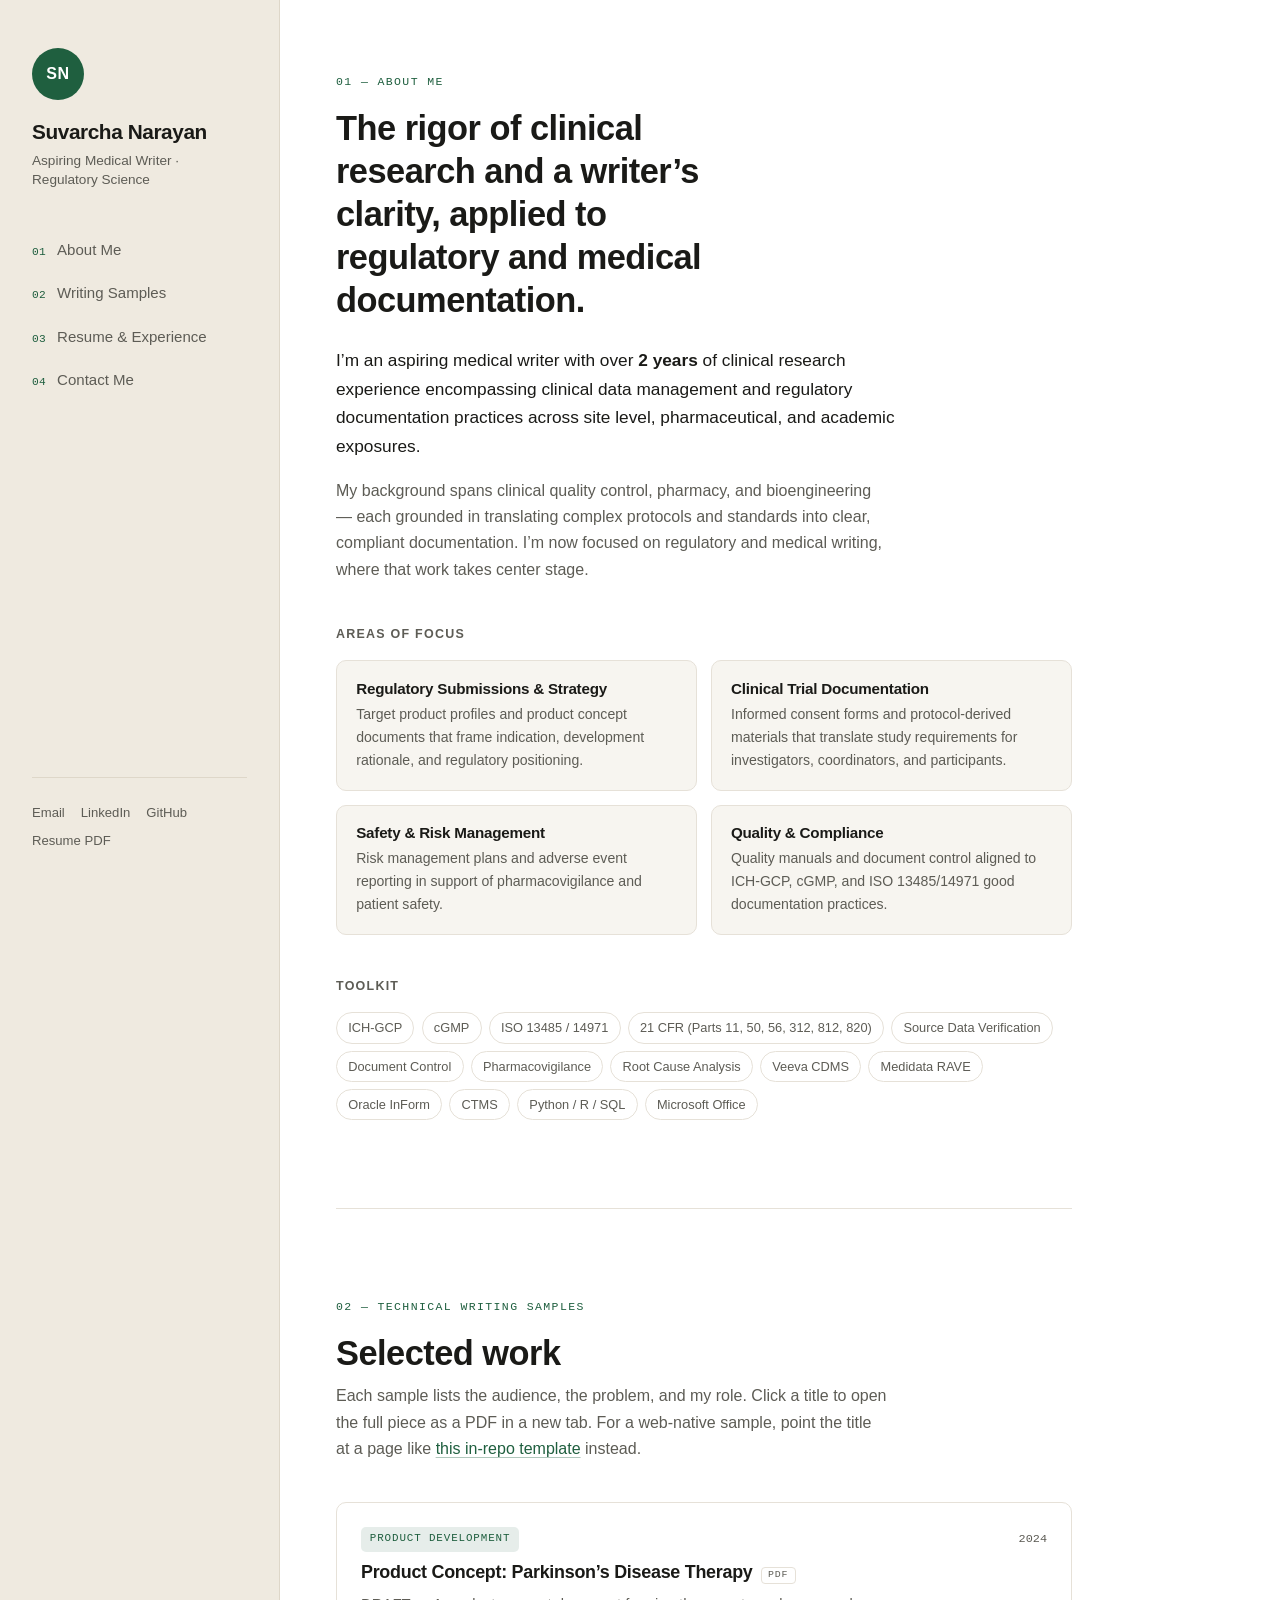
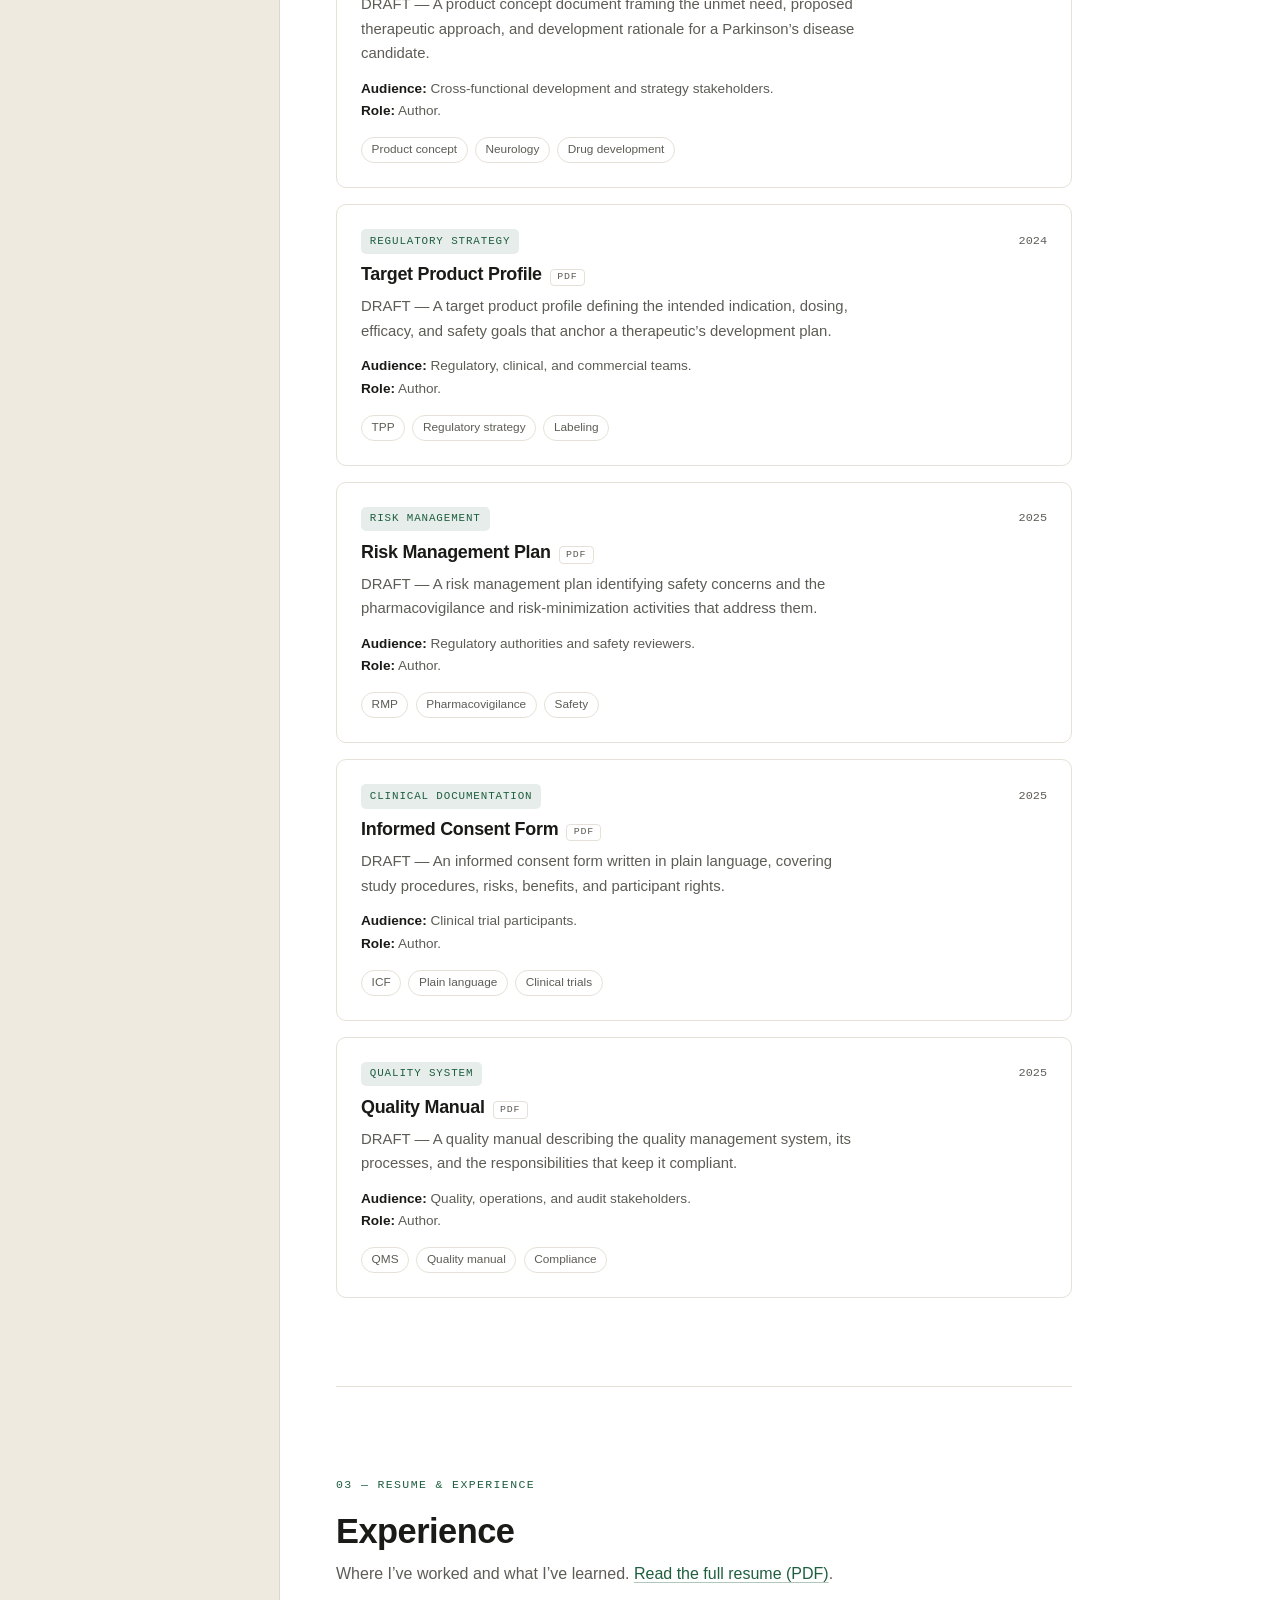
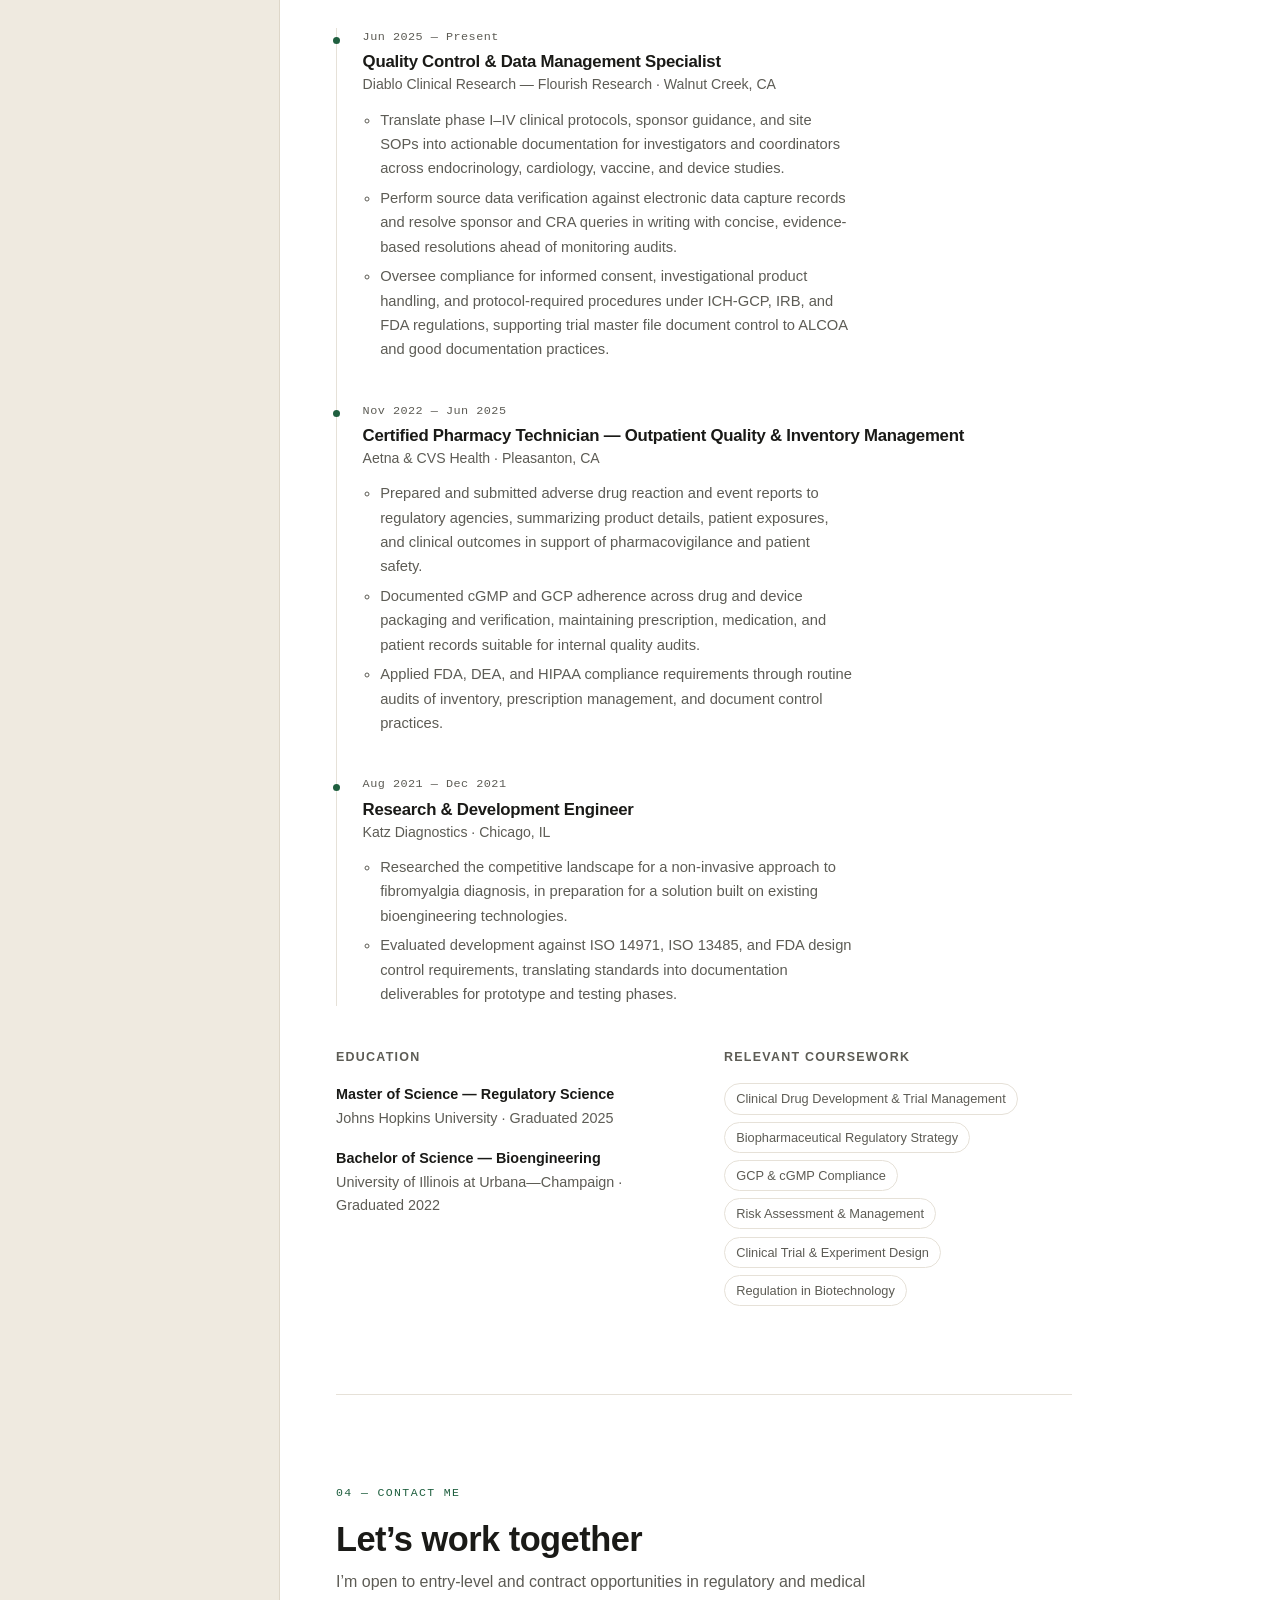
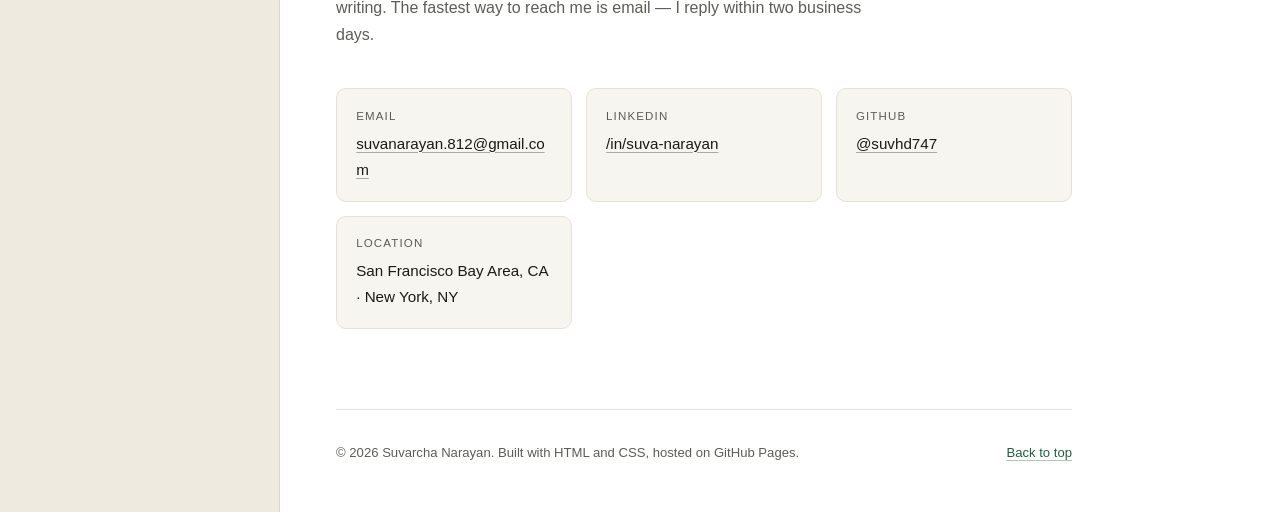
==== index.html @ ef00198f "Correct LinkedIn URL Co-Authored-By: Claude Opus 4.8 (1M context) <noreply@anthropic.com>" ====
<!DOCTYPE html>
<html lang="en">
<head>
<meta charset="utf-8">
<meta name="viewport" content="width=device-width, initial-scale=1">
<title>Suvarcha Narayan — Regulatory Science Graduate</title>
<meta name="description" content="Portfolio of Suvarcha Narayan, regulatory science graduate specializing in regulatory and medical writing, clinical documentation, and quality systems.">
<link rel="stylesheet" href="css/style.css">
<link rel="icon" href="data:image/svg+xml,<svg xmlns='http://www.w3.org/2000/svg' viewBox='0 0 100 100'><text y='.9em' font-size='90'>&#9998;</text></svg>">
</head>
<body>

<a class="skip-link" href="#main">Skip to content</a>

<div class="layout">

  <!-- ============================= SIDEBAR ============================= -->
  <header class="sidebar">
    <div class="sidebar-inner">

      <div class="identity">
        <div class="avatar" aria-hidden="true">SN</div>
        <h1 class="name">Suvarcha Narayan</h1>
        <p class="role">Aspiring Medical Writer &middot; Regulatory Science</p>
      </div>

      <nav class="nav" aria-label="Section navigation">
        <ul>
          <li><a href="#about"><span class="nav-num">01</span> About Me</a></li>
          <li><a href="#samples"><span class="nav-num">02</span> Writing Samples</a></li>
          <li><a href="#resume"><span class="nav-num">03</span> Resume &amp; Experience</a></li>
          <li><a href="#contact"><span class="nav-num">04</span> Contact Me</a></li>
        </ul>
      </nav>

      <ul class="social" aria-label="Elsewhere">
        <li><a href="mailto:suvanarayan.812@gmail.com">Email</a></li>
        <li><a href="https://www.linkedin.com/in/suva-narayan-2a2092181/">LinkedIn</a></li>
        <li><a href="https://github.com/suvhd747">GitHub</a></li>
        <li><a href="assets/SuvarchaNarayan_Resume_2026.pdf" target="_blank" rel="noopener">Resume&nbsp;PDF</a></li>
      </ul>

    </div>
  </header>

  <!-- ============================== MAIN ============================== -->
  <main class="content" id="main">

    <!-- ---------------------------- ABOUT ---------------------------- -->
    <section id="about" class="section">
      <p class="eyebrow">01 &mdash; About Me</p>
      <h2 class="section-title">The rigor of clinical research and a writer&rsquo;s clarity, applied to regulatory and medical documentation.</h2>

      <div class="prose">
        <p class="lede">
          I&rsquo;m an aspiring medical writer with over <strong>2 years</strong> of clinical research
          experience encompassing clinical data management and regulatory documentation practices across
          site level, pharmaceutical, and academic exposures.
        </p>
        <p>
          My background spans clinical quality control, pharmacy, and bioengineering &mdash; each
          grounded in translating complex protocols and standards into clear, compliant documentation.
          I&rsquo;m now focused on regulatory and medical writing, where that work takes center stage.
        </p>
      </div>

      <h3 class="subhead">Areas of focus</h3>
      <ul class="card-grid">
        <li class="card">
          <h4>Regulatory Submissions &amp; Strategy</h4>
          <p>Target product profiles and product concept documents that frame indication, development rationale, and regulatory positioning.</p>
        </li>
        <li class="card">
          <h4>Clinical Trial Documentation</h4>
          <p>Informed consent forms and protocol-derived materials that translate study requirements for investigators, coordinators, and participants.</p>
        </li>
        <li class="card">
          <h4>Safety &amp; Risk Management</h4>
          <p>Risk management plans and adverse event reporting in support of pharmacovigilance and patient safety.</p>
        </li>
        <li class="card">
          <h4>Quality &amp; Compliance</h4>
          <p>Quality manuals and document control aligned to ICH-GCP, cGMP, and ISO 13485/14971 good documentation practices.</p>
        </li>
      </ul>

      <h3 class="subhead">Toolkit</h3>
      <ul class="tags">
        <li>ICH-GCP</li>
        <li>cGMP</li>
        <li>ISO 13485 / 14971</li>
        <li>21 CFR (Parts 11, 50, 56, 312, 812, 820)</li>
        <li>Source Data Verification</li>
        <li>Document Control</li>
        <li>Pharmacovigilance</li>
        <li>Root Cause Analysis</li>
        <li>Veeva CDMS</li>
        <li>Medidata RAVE</li>
        <li>Oracle InForm</li>
        <li>CTMS</li>
        <li>Python / R / SQL</li>
        <li>Microsoft Office</li>
      </ul>
    </section>

    <!-- ---------------------------- SAMPLES -------------------------- -->
    <section id="samples" class="section">
      <p class="eyebrow">02 &mdash; Technical Writing Samples</p>
      <h2 class="section-title">Selected work</h2>

      <p class="section-intro">
        Each sample lists the audience, the problem, and my role. Click a title to open the full
        piece as a PDF in a new tab. For a web-native sample, point the title at a page like
        <a class="inline-link" href="samples/sample-article.html">this in-repo template</a> instead.
      </p>

      <!-- DRAFT text below is guessed from the PDF filenames. Correct titles,
           badges, years, descriptions, audience/role, and tags as needed. -->
      <ul class="sample-list">
        <li class="sample">
          <div class="sample-meta">
            <span class="badge">Product Development</span>
            <span class="sample-year">2024</span>
          </div>
          <h3 class="sample-title">
            <a href="assets/samples/product-concept.pdf" target="_blank" rel="noopener">
              Product Concept: Parkinson&rsquo;s Disease Therapy<span class="sample-ext">PDF</span>
            </a>
          </h3>
          <p class="sample-desc">
            DRAFT &mdash; A product concept document framing the unmet need, proposed therapeutic
            approach, and development rationale for a Parkinson&rsquo;s disease candidate.
          </p>
          <p class="sample-detail"><strong>Audience:</strong> Cross-functional development and strategy stakeholders.</p>
          <p class="sample-detail"><strong>Role:</strong> Author.</p>
          <ul class="tags tags-sm">
            <li>Product concept</li><li>Neurology</li><li>Drug development</li>
          </ul>
        </li>

        <li class="sample">
          <div class="sample-meta">
            <span class="badge">Regulatory Strategy</span>
            <span class="sample-year">2024</span>
          </div>
          <h3 class="sample-title">
            <a href="assets/samples/target-product-profile.pdf" target="_blank" rel="noopener">
              Target Product Profile<span class="sample-ext">PDF</span>
            </a>
          </h3>
          <p class="sample-desc">
            DRAFT &mdash; A target product profile defining the intended indication, dosing,
            efficacy, and safety goals that anchor a therapeutic&rsquo;s development plan.
          </p>
          <p class="sample-detail"><strong>Audience:</strong> Regulatory, clinical, and commercial teams.</p>
          <p class="sample-detail"><strong>Role:</strong> Author.</p>
          <ul class="tags tags-sm">
            <li>TPP</li><li>Regulatory strategy</li><li>Labeling</li>
          </ul>
        </li>

        <li class="sample">
          <div class="sample-meta">
            <span class="badge">Risk Management</span>
            <span class="sample-year">2025</span>
          </div>
          <h3 class="sample-title">
            <a href="assets/samples/risk-management-plan.pdf" target="_blank" rel="noopener">
              Risk Management Plan<span class="sample-ext">PDF</span>
            </a>
          </h3>
          <p class="sample-desc">
            DRAFT &mdash; A risk management plan identifying safety concerns and the
            pharmacovigilance and risk-minimization activities that address them.
          </p>
          <p class="sample-detail"><strong>Audience:</strong> Regulatory authorities and safety reviewers.</p>
          <p class="sample-detail"><strong>Role:</strong> Author.</p>
          <ul class="tags tags-sm">
            <li>RMP</li><li>Pharmacovigilance</li><li>Safety</li>
          </ul>
        </li>

        <li class="sample">
          <div class="sample-meta">
            <span class="badge">Clinical Documentation</span>
            <span class="sample-year">2025</span>
          </div>
          <h3 class="sample-title">
            <a href="assets/samples/informed-consent-form.pdf" target="_blank" rel="noopener">
              Informed Consent Form<span class="sample-ext">PDF</span>
            </a>
          </h3>
          <p class="sample-desc">
            DRAFT &mdash; An informed consent form written in plain language, covering study
            procedures, risks, benefits, and participant rights.
          </p>
          <p class="sample-detail"><strong>Audience:</strong> Clinical trial participants.</p>
          <p class="sample-detail"><strong>Role:</strong> Author.</p>
          <ul class="tags tags-sm">
            <li>ICF</li><li>Plain language</li><li>Clinical trials</li>
          </ul>
        </li>

        <li class="sample">
          <div class="sample-meta">
            <span class="badge">Quality System</span>
            <span class="sample-year">2025</span>
          </div>
          <h3 class="sample-title">
            <a href="assets/samples/quality-manual.pdf" target="_blank" rel="noopener">
              Quality Manual<span class="sample-ext">PDF</span>
            </a>
          </h3>
          <p class="sample-desc">
            DRAFT &mdash; A quality manual describing the quality management system, its
            processes, and the responsibilities that keep it compliant.
          </p>
          <p class="sample-detail"><strong>Audience:</strong> Quality, operations, and audit stakeholders.</p>
          <p class="sample-detail"><strong>Role:</strong> Author.</p>
          <ul class="tags tags-sm">
            <li>QMS</li><li>Quality manual</li><li>Compliance</li>
          </ul>
        </li>
      </ul>
    </section>

    <!-- ---------------------------- RESUME --------------------------- -->
    <section id="resume" class="section">
      <p class="eyebrow">03 &mdash; Resume &amp; Experience</p>
      <h2 class="section-title">Experience</h2>

      <p class="section-intro">
        Where I&rsquo;ve worked and what I&rsquo;ve learned.
        <a class="inline-link" href="assets/SuvarchaNarayan_Resume_2026.pdf" target="_blank" rel="noopener">Read the full resume (PDF)</a>.
      </p>

      <ol class="timeline">
        <li class="timeline-item">
          <p class="timeline-date">Jun 2025 &mdash; Present</p>
          <h3 class="timeline-role">Quality Control &amp; Data Management Specialist</h3>
          <p class="timeline-org">Diablo Clinical Research &mdash; Flourish Research &middot; Walnut Creek, CA</p>
          <ul class="timeline-points">
            <li>Translate phase I&ndash;IV clinical protocols, sponsor guidance, and site SOPs into actionable documentation for investigators and coordinators across endocrinology, cardiology, vaccine, and device studies.</li>
            <li>Perform source data verification against electronic data capture records and resolve sponsor and CRA queries in writing with concise, evidence-based resolutions ahead of monitoring audits.</li>
            <li>Oversee compliance for informed consent, investigational product handling, and protocol-required procedures under ICH-GCP, IRB, and FDA regulations, supporting trial master file document control to ALCOA and good documentation practices.</li>
          </ul>
        </li>

        <li class="timeline-item">
          <p class="timeline-date">Nov 2022 &mdash; Jun 2025</p>
          <h3 class="timeline-role">Certified Pharmacy Technician &mdash; Outpatient Quality &amp; Inventory Management</h3>
          <p class="timeline-org">Aetna &amp; CVS Health &middot; Pleasanton, CA</p>
          <ul class="timeline-points">
            <li>Prepared and submitted adverse drug reaction and event reports to regulatory agencies, summarizing product details, patient exposures, and clinical outcomes in support of pharmacovigilance and patient safety.</li>
            <li>Documented cGMP and GCP adherence across drug and device packaging and verification, maintaining prescription, medication, and patient records suitable for internal quality audits.</li>
            <li>Applied FDA, DEA, and HIPAA compliance requirements through routine audits of inventory, prescription management, and document control practices.</li>
          </ul>
        </li>

        <li class="timeline-item">
          <p class="timeline-date">Aug 2021 &mdash; Dec 2021</p>
          <h3 class="timeline-role">Research &amp; Development Engineer</h3>
          <p class="timeline-org">Katz Diagnostics &middot; Chicago, IL</p>
          <ul class="timeline-points">
            <li>Researched the competitive landscape for a non-invasive approach to fibromyalgia diagnosis, in preparation for a solution built on existing bioengineering technologies.</li>
            <li>Evaluated development against ISO 14971, ISO 13485, and FDA design control requirements, translating standards into documentation deliverables for prototype and testing phases.</li>
          </ul>
        </li>
      </ol>

      <div class="split">
        <div>
          <h3 class="subhead">Education</h3>
          <ul class="plain-list">
            <li>
              <strong>Master of Science &mdash; Regulatory Science</strong><br>
              Johns Hopkins University &middot; Graduated 2025
            </li>
            <li>
              <strong>Bachelor of Science &mdash; Bioengineering</strong><br>
              University of Illinois at Urbana&mdash;Champaign &middot; Graduated 2022
            </li>
          </ul>
        </div>
        <div>
          <h3 class="subhead">Relevant coursework</h3>
          <ul class="tags">
            <li>Clinical Drug Development &amp; Trial Management</li>
            <li>Biopharmaceutical Regulatory Strategy</li>
            <li>GCP &amp; cGMP Compliance</li>
            <li>Risk Assessment &amp; Management</li>
            <li>Clinical Trial &amp; Experiment Design</li>
            <li>Regulation in Biotechnology</li>
          </ul>
        </div>
      </div>
    </section>

    <!-- ---------------------------- CONTACT -------------------------- -->
    <section id="contact" class="section">
      <p class="eyebrow">04 &mdash; Contact Me</p>
      <h2 class="section-title">Let&rsquo;s work together</h2>

      <p class="section-intro">
        I&rsquo;m open to entry-level and contract opportunities in regulatory and medical writing.
        The fastest way to reach me is email &mdash; I reply within two business days.
      </p>

      <ul class="contact-grid">
        <li class="contact-card">
          <p class="contact-label">Email</p>
          <a class="contact-value" href="mailto:suvanarayan.812@gmail.com">suvanarayan.812@gmail.com</a>
        </li>
        <li class="contact-card">
          <p class="contact-label">LinkedIn</p>
          <a class="contact-value" href="https://www.linkedin.com/in/suva-narayan-2a2092181/">/in/suva-narayan</a>
        </li>
        <li class="contact-card">
          <p class="contact-label">GitHub</p>
          <a class="contact-value" href="https://github.com/suvhd747">@suvhd747</a>
        </li>
        <li class="contact-card">
          <p class="contact-label">Location</p>
          <span class="contact-value">San Francisco Bay Area, CA &middot; New York, NY</span>
        </li>
      </ul>
    </section>

    <footer class="footer">
      <p>&copy; <span>2026</span> Suvarcha Narayan. Built with HTML and CSS, hosted on GitHub Pages.</p>
      <p><a class="inline-link" href="#main">Back to top</a></p>
    </footer>

  </main>
</div>

</body>
</html>
---- css/style.css ----
/* ==========================================================================
   Technical Writing Portfolio — minimal, modern, no JavaScript
   Sections: 1. Tokens  2. Reset  3. Layout  4. Sidebar  5. Content
             6. Components  7. Article pages  8. Responsive  9. Print
   ========================================================================== */

/* 1. Tokens ---------------------------------------------------------------
   Change these values and the whole site re-themes. The --sidebar-* tokens
   colour the sidebar block on its own, so it can differ from the content.  */

:root {
  --bg:            #ffffff;
  --bg-soft:       #f7f5f0;
  --text:          #1a1a17;
  --text-muted:    #5d5c55;
  --border:        #e6e1d8;
  --accent:        #1f5f3f;  /* forest green — try #14532d deeper, #2c6e49 brighter */

  /* Sidebar is its own colour block, independent of the content surfaces. */
  --sidebar-bg:     #efeae0;  /* off-white cream — try #f2eee6 lighter, #eee8dc deeper */
  --sidebar-text:   var(--text);
  --sidebar-muted:  var(--text-muted);
  --sidebar-border: #ded7c9;

  --sidebar-width: 17.5rem;
  --content-max:   46rem;
  --radius:        10px;

  --font-sans: ui-sans-serif, -apple-system, BlinkMacSystemFont, "Segoe UI",
               Inter, Roboto, "Helvetica Neue", Arial, sans-serif;
  --font-mono: ui-monospace, SFMono-Regular, "SF Mono", Menlo, Consolas,
               "Liberation Mono", monospace;
}

@media (prefers-color-scheme: dark) {
  :root {
    --bg:         #101215;
    --bg-soft:    #17191c;
    --text:       #e9e8e3;
    --text-muted: #9d9c95;
    --border:     #282a2c;
    --accent:     #86c39d;  /* lightened green — forest green is too dark on a dark bg */

    /* Dark mode keeps a dark sidebar; a cream block here would glare. */
    --sidebar-bg:     #191b1d;
    --sidebar-border: #2c2f31;
  }
}

/* 2. Reset ---------------------------------------------------------------- */

*, *::before, *::after { box-sizing: border-box; }

html {
  -webkit-text-size-adjust: 100%;
  scroll-behavior: smooth;
  scroll-padding-top: 2rem;
}

@media (prefers-reduced-motion: reduce) {
  html { scroll-behavior: auto; }
  *, *::before, *::after { transition-duration: 0.01ms !important; }
}

body {
  margin: 0;
  background: var(--bg);
  color: var(--text);
  font-family: var(--font-sans);
  font-size: 16px;
  line-height: 1.65;
  -webkit-font-smoothing: antialiased;
}

h1, h2, h3, h4 {
  margin: 0;
  line-height: 1.25;
  letter-spacing: -0.015em;
  font-weight: 600;
}

p, ul, ol { margin: 0; }
img { max-width: 100%; height: auto; }

a {
  color: inherit;
  text-decoration-color: color-mix(in srgb, currentColor 35%, transparent);
  text-underline-offset: 3px;
}
a:hover { text-decoration-color: currentColor; }

:focus-visible {
  outline: 2px solid var(--accent);
  outline-offset: 3px;
  border-radius: 3px;
}

code {
  font-family: var(--font-mono);
  font-size: 0.875em;
  background: var(--bg-soft);
  border: 1px solid var(--border);
  border-radius: 4px;
  padding: 0.1em 0.35em;
}

.skip-link {
  position: absolute;
  left: -9999px;
  top: 0;
  z-index: 100;
  background: var(--accent);
  color: #fff;
  padding: 0.6rem 1rem;
  border-radius: 0 0 var(--radius) 0;
  text-decoration: none;
}
.skip-link:focus { left: 0; }

/* 3. Layout --------------------------------------------------------------- */

.layout {
  display: grid;
  grid-template-columns: var(--sidebar-width) minmax(0, 1fr);
  min-height: 100vh;
}

/* 4. Sidebar -------------------------------------------------------------- */

.sidebar {
  border-right: 1px solid var(--sidebar-border);
  background: var(--sidebar-bg);
  color: var(--sidebar-text);
}

.sidebar-inner {
  position: sticky;
  top: 0;
  display: flex;
  flex-direction: column;
  gap: 2.5rem;
  height: 100vh;
  padding: 3rem 2rem;
  overflow-y: auto;
}

.identity { display: grid; gap: 0.35rem; }

.avatar {
  width: 3.25rem;
  height: 3.25rem;
  margin-bottom: 0.85rem;
  display: grid;
  place-items: center;
  border-radius: 50%;
  background: var(--accent);
  color: #fff;
  font-size: 1rem;
  font-weight: 600;
  letter-spacing: 0.04em;
}

.name {
  font-size: 1.3rem;
  letter-spacing: -0.02em;
}

.role {
  font-size: 0.85rem;
  color: var(--sidebar-muted);
  line-height: 1.45;
}

.nav ul,
.social {
  list-style: none;
  margin: 0;
  padding: 0;
}

.nav li + li { margin-top: 0.15rem; }

.nav a {
  display: flex;
  align-items: baseline;
  gap: 0.7rem;
  padding: 0.5rem 0.7rem;
  margin-left: -0.7rem;
  border-radius: 7px;
  font-size: 0.94rem;
  text-decoration: none;
  color: var(--sidebar-muted);
  transition: background 0.15s ease, color 0.15s ease;
}

.nav a:hover {
  background: color-mix(in srgb, var(--accent) 12%, transparent);
  color: var(--sidebar-text);
}

.nav-num {
  font-family: var(--font-mono);
  font-size: 0.7rem;
  color: var(--accent);
  letter-spacing: 0.02em;
}

.social {
  margin-top: auto;
  display: flex;
  flex-wrap: wrap;
  gap: 0.4rem 1rem;
  padding-top: 1.5rem;
  border-top: 1px solid var(--sidebar-border);
  font-size: 0.82rem;
  color: var(--sidebar-muted);
}

.social a { text-decoration: none; }
.social a:hover { color: var(--accent); }

/* 5. Content -------------------------------------------------------------- */

.content {
  padding: 4.5rem 3.5rem 3rem;
  max-width: calc(var(--content-max) + 7rem);
}

.section + .section {
  margin-top: 5.5rem;
  padding-top: 5.5rem;
  border-top: 1px solid var(--border);
}

.eyebrow {
  font-family: var(--font-mono);
  font-size: 0.72rem;
  letter-spacing: 0.12em;
  text-transform: uppercase;
  color: var(--accent);
  margin-bottom: 1rem;
}

.section-title {
  font-size: clamp(1.6rem, 1.15rem + 1.6vw, 2.15rem);
  max-width: 22ch;
  margin-bottom: 1.5rem;
}

/* An intro line reads as a subtitle, so it sits tight under the heading and
   carries the gap before the content below it instead. */
.section-title:has(+ .section-intro) { margin-bottom: 0.5rem; }

.section-intro { margin-bottom: 2.5rem; }

.section-intro,
.prose p {
  color: var(--text-muted);
  max-width: 62ch;
}

.prose { display: grid; gap: 1.1rem; }

.lede {
  font-size: 1.08rem;
  color: var(--text) !important;
}

.subhead {
  font-size: 0.78rem;
  letter-spacing: 0.1em;
  text-transform: uppercase;
  color: var(--text-muted);
  margin: 2.75rem 0 1.1rem;
}

.inline-link {
  color: var(--accent);
  font-weight: 500;
}

/* 6. Components ----------------------------------------------------------- */

/* Card grid — "What I write" */
.card-grid {
  list-style: none;
  padding: 0;
  display: grid;
  grid-template-columns: repeat(auto-fit, minmax(15rem, 1fr));
  gap: 0.85rem;
}

.card {
  padding: 1.1rem 1.2rem;
  border: 1px solid var(--border);
  border-radius: var(--radius);
  background: var(--bg-soft);
}

.card h4 { font-size: 0.95rem; margin-bottom: 0.3rem; }
.card p  { font-size: 0.88rem; color: var(--text-muted); }

/* Tag pills */
.tags {
  list-style: none;
  padding: 0;
  display: flex;
  flex-wrap: wrap;
  gap: 0.45rem;
}

.tags li {
  padding: 0.25rem 0.7rem;
  border: 1px solid var(--border);
  border-radius: 999px;
  font-size: 0.8rem;
  color: var(--text-muted);
  background: var(--bg);
}

.tags-sm { margin-top: 0.9rem; }
.tags-sm li { font-size: 0.74rem; padding: 0.15rem 0.6rem; }

/* Timeline — resume */
.timeline {
  list-style: none;
  margin: 0;
  padding: 0 0 0 1.6rem;
  border-left: 1px solid var(--border);
  display: grid;
  gap: 2.5rem;
}

.timeline-item { position: relative; }

.timeline-item::before {
  content: "";
  position: absolute;
  left: calc(-1.6rem - 4px);
  top: 0.55rem;
  width: 7px;
  height: 7px;
  border-radius: 50%;
  background: var(--accent);
}

.timeline-date {
  font-family: var(--font-mono);
  font-size: 0.74rem;
  letter-spacing: 0.04em;
  color: var(--text-muted);
  margin-bottom: 0.3rem;
}

.timeline-role { font-size: 1.05rem; }

.timeline-org {
  font-size: 0.88rem;
  color: var(--text-muted);
  margin-bottom: 0.7rem;
}

.timeline-points {
  padding-left: 1.1rem;
  display: grid;
  gap: 0.35rem;
  font-size: 0.92rem;
  color: var(--text-muted);
  max-width: 60ch;
}

.timeline-points::marker { color: var(--border); }

/* Two-column split — education / highlights */
.split {
  display: grid;
  grid-template-columns: repeat(auto-fit, minmax(16rem, 1fr));
  gap: 0 2.5rem;
}

.plain-list {
  list-style: none;
  padding: 0;
  display: grid;
  gap: 1rem;
  font-size: 0.9rem;
  color: var(--text-muted);
}

.plain-list strong { color: var(--text); font-weight: 600; }

/* Writing samples */
.sample-list {
  list-style: none;
  padding: 0;
  display: grid;
  gap: 1rem;
}

.sample {
  padding: 1.5rem;
  border: 1px solid var(--border);
  border-radius: var(--radius);
  transition: border-color 0.15s ease, transform 0.15s ease;
}

.sample:hover {
  border-color: color-mix(in srgb, var(--accent) 45%, var(--border));
  transform: translateY(-2px);
}

.sample-meta {
  display: flex;
  align-items: center;
  justify-content: space-between;
  gap: 1rem;
  margin-bottom: 0.6rem;
}

.badge {
  font-family: var(--font-mono);
  font-size: 0.68rem;
  letter-spacing: 0.08em;
  text-transform: uppercase;
  padding: 0.2rem 0.55rem;
  border-radius: 5px;
  color: var(--accent);
  background: color-mix(in srgb, var(--accent) 11%, transparent);
}

.sample-year {
  font-family: var(--font-mono);
  font-size: 0.74rem;
  color: var(--text-muted);
}

.sample-title { font-size: 1.12rem; margin-bottom: 0.5rem; }
.sample-title a { text-decoration: none; }
.sample-title a:hover { color: var(--accent); }

/* File-type marker on a sample title, so the link telegraphs that it opens
   a PDF in a new tab rather than navigating within the site. */
.sample-ext {
  display: inline-block;
  margin-left: 0.5rem;
  padding: 0.1rem 0.4rem;
  vertical-align: 0.1em;
  border: 1px solid var(--border);
  border-radius: 4px;
  font-family: var(--font-mono);
  font-size: 0.62rem;
  font-weight: 500;
  letter-spacing: 0.08em;
  color: var(--text-muted);
  white-space: nowrap;
  transition: color 0.15s ease, border-color 0.15s ease;
}

.sample-title a:hover .sample-ext {
  color: var(--accent);
  border-color: color-mix(in srgb, var(--accent) 45%, var(--border));
}

.sample-desc {
  font-size: 0.93rem;
  color: var(--text-muted);
  margin-bottom: 0.75rem;
  max-width: 60ch;
}

.sample-detail {
  font-size: 0.85rem;
  color: var(--text-muted);
}

.sample-detail strong { color: var(--text); font-weight: 600; }

/* Contact */
.contact-grid {
  list-style: none;
  padding: 0;
  margin-top: 2rem;
  display: grid;
  grid-template-columns: repeat(auto-fit, minmax(13rem, 1fr));
  gap: 0.85rem;
}

.contact-card {
  padding: 1.1rem 1.2rem;
  border: 1px solid var(--border);
  border-radius: var(--radius);
  background: var(--bg-soft);
}

.contact-label {
  font-size: 0.72rem;
  letter-spacing: 0.1em;
  text-transform: uppercase;
  color: var(--text-muted);
  margin-bottom: 0.3rem;
}

.contact-value {
  font-size: 0.95rem;
  font-weight: 500;
  word-break: break-word;
}

/* Callout */
.callout {
  margin-top: 2rem;
  padding: 1rem 1.2rem;
  border-left: 3px solid var(--accent);
  border-radius: 0 var(--radius) var(--radius) 0;
  background: var(--bg-soft);
  font-size: 0.88rem;
  color: var(--text-muted);
  max-width: 62ch;
}

.callout strong { color: var(--text); }

/* Footer */
.footer {
  margin-top: 5rem;
  padding-top: 2rem;
  border-top: 1px solid var(--border);
  display: flex;
  flex-wrap: wrap;
  justify-content: space-between;
  gap: 0.5rem;
  font-size: 0.82rem;
  color: var(--text-muted);
}

/* 7. Article pages (samples/*.html) --------------------------------------- */

.article { max-width: var(--content-max); }

.back-link {
  display: inline-block;
  margin-bottom: 2.5rem;
  font-size: 0.85rem;
  color: var(--text-muted);
  text-decoration: none;
}
.back-link:hover { color: var(--accent); }

.article-title {
  font-size: clamp(1.7rem, 1.2rem + 1.8vw, 2.3rem);
  margin-bottom: 0.75rem;
}

.article-sub {
  color: var(--text-muted);
  font-size: 1.02rem;
  margin-bottom: 1.5rem;
}

.article-facts {
  list-style: none;
  padding: 1.1rem 1.2rem;
  margin: 0 0 2.5rem;
  border: 1px solid var(--border);
  border-radius: var(--radius);
  background: var(--bg-soft);
  display: grid;
  gap: 0.4rem;
  font-size: 0.86rem;
  color: var(--text-muted);
}

.article-facts strong { color: var(--text); font-weight: 600; }

.article-body { display: grid; gap: 1.15rem; }

.article-body h2 {
  font-size: 1.25rem;
  margin-top: 1.5rem;
}

.article-body h3 { font-size: 1rem; margin-top: 0.75rem; }

.article-body p,
.article-body li { color: var(--text-muted); }

.article-body ul,
.article-body ol {
  padding-left: 1.3rem;
  display: grid;
  gap: 0.4rem;
}

.article-body ol { counter-reset: none; }

pre {
  margin: 0;
  padding: 1rem 1.15rem;
  overflow-x: auto;
  background: var(--bg-soft);
  border: 1px solid var(--border);
  border-radius: var(--radius);
  font-size: 0.84rem;
  line-height: 1.6;
}

pre code {
  background: none;
  border: 0;
  padding: 0;
  font-size: inherit;
  color: var(--text);
}

.table-wrap { overflow-x: auto; }

table {
  width: 100%;
  border-collapse: collapse;
  font-size: 0.88rem;
}

th, td {
  text-align: left;
  padding: 0.6rem 0.8rem;
  border-bottom: 1px solid var(--border);
  color: var(--text-muted);
}

th {
  color: var(--text);
  font-weight: 600;
  font-size: 0.78rem;
  letter-spacing: 0.06em;
  text-transform: uppercase;
}

.note {
  padding: 0.9rem 1.1rem;
  border-left: 3px solid var(--accent);
  border-radius: 0 var(--radius) var(--radius) 0;
  background: var(--bg-soft);
  font-size: 0.88rem;
  color: var(--text-muted);
}

/* 8. Responsive ----------------------------------------------------------- */

@media (max-width: 60rem) {
  .layout { grid-template-columns: 1fr; }

  .sidebar { border-right: 0; border-bottom: 1px solid var(--sidebar-border); }

  .sidebar-inner {
    position: static;
    height: auto;
    gap: 1.5rem;
    padding: 2rem 1.5rem;
    overflow: visible;
  }

  .avatar { margin-bottom: 0.5rem; }

  .nav ul {
    display: flex;
    flex-wrap: wrap;
    gap: 0.25rem;
  }

  .nav li + li { margin-top: 0; }
  .nav a {
    padding: 0.4rem 0.75rem;
    margin-left: 0;
    background: var(--bg);
    border: 1px solid var(--sidebar-border);
  }
  .nav-num { display: none; }

  .social { margin-top: 0; }

  .content { padding: 2.5rem 1.5rem; max-width: none; }

  .section + .section { margin-top: 3.5rem; padding-top: 3.5rem; }
}

@media (max-width: 30rem) {
  .sample, .card, .contact-card { padding: 1rem; }
  .sample-meta { flex-direction: column; align-items: flex-start; gap: 0.35rem; }
  .footer { flex-direction: column; }
}

/* 9. Print (resume-friendly) ---------------------------------------------- */

@media print {
  .sidebar, .footer, .skip-link { display: none; }
  .layout { display: block; }
  .content { padding: 0; max-width: none; }
  .section + .section { margin-top: 2rem; padding-top: 2rem; }
  body { color: #000; background: #fff; font-size: 11pt; }
  .sample, .card, .contact-card, .callout { break-inside: avoid; }
  a { text-decoration: none; }
}
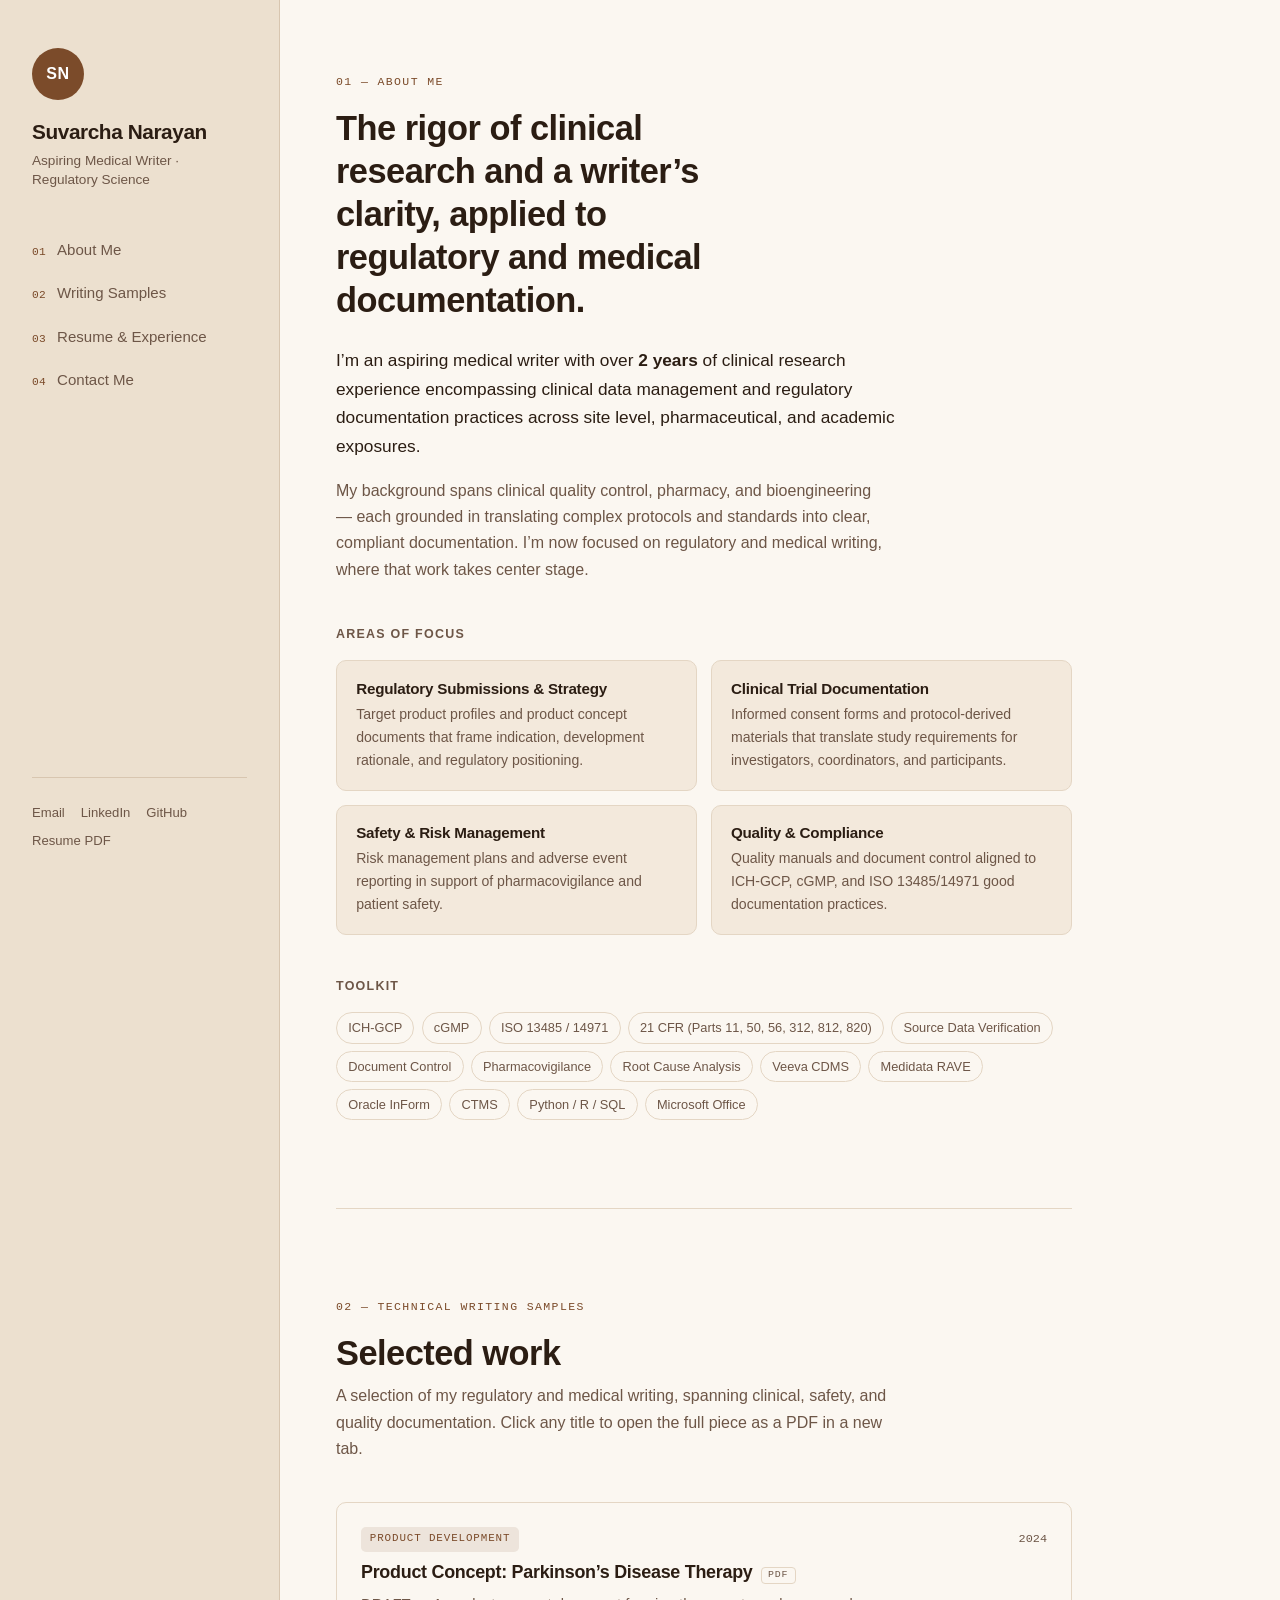
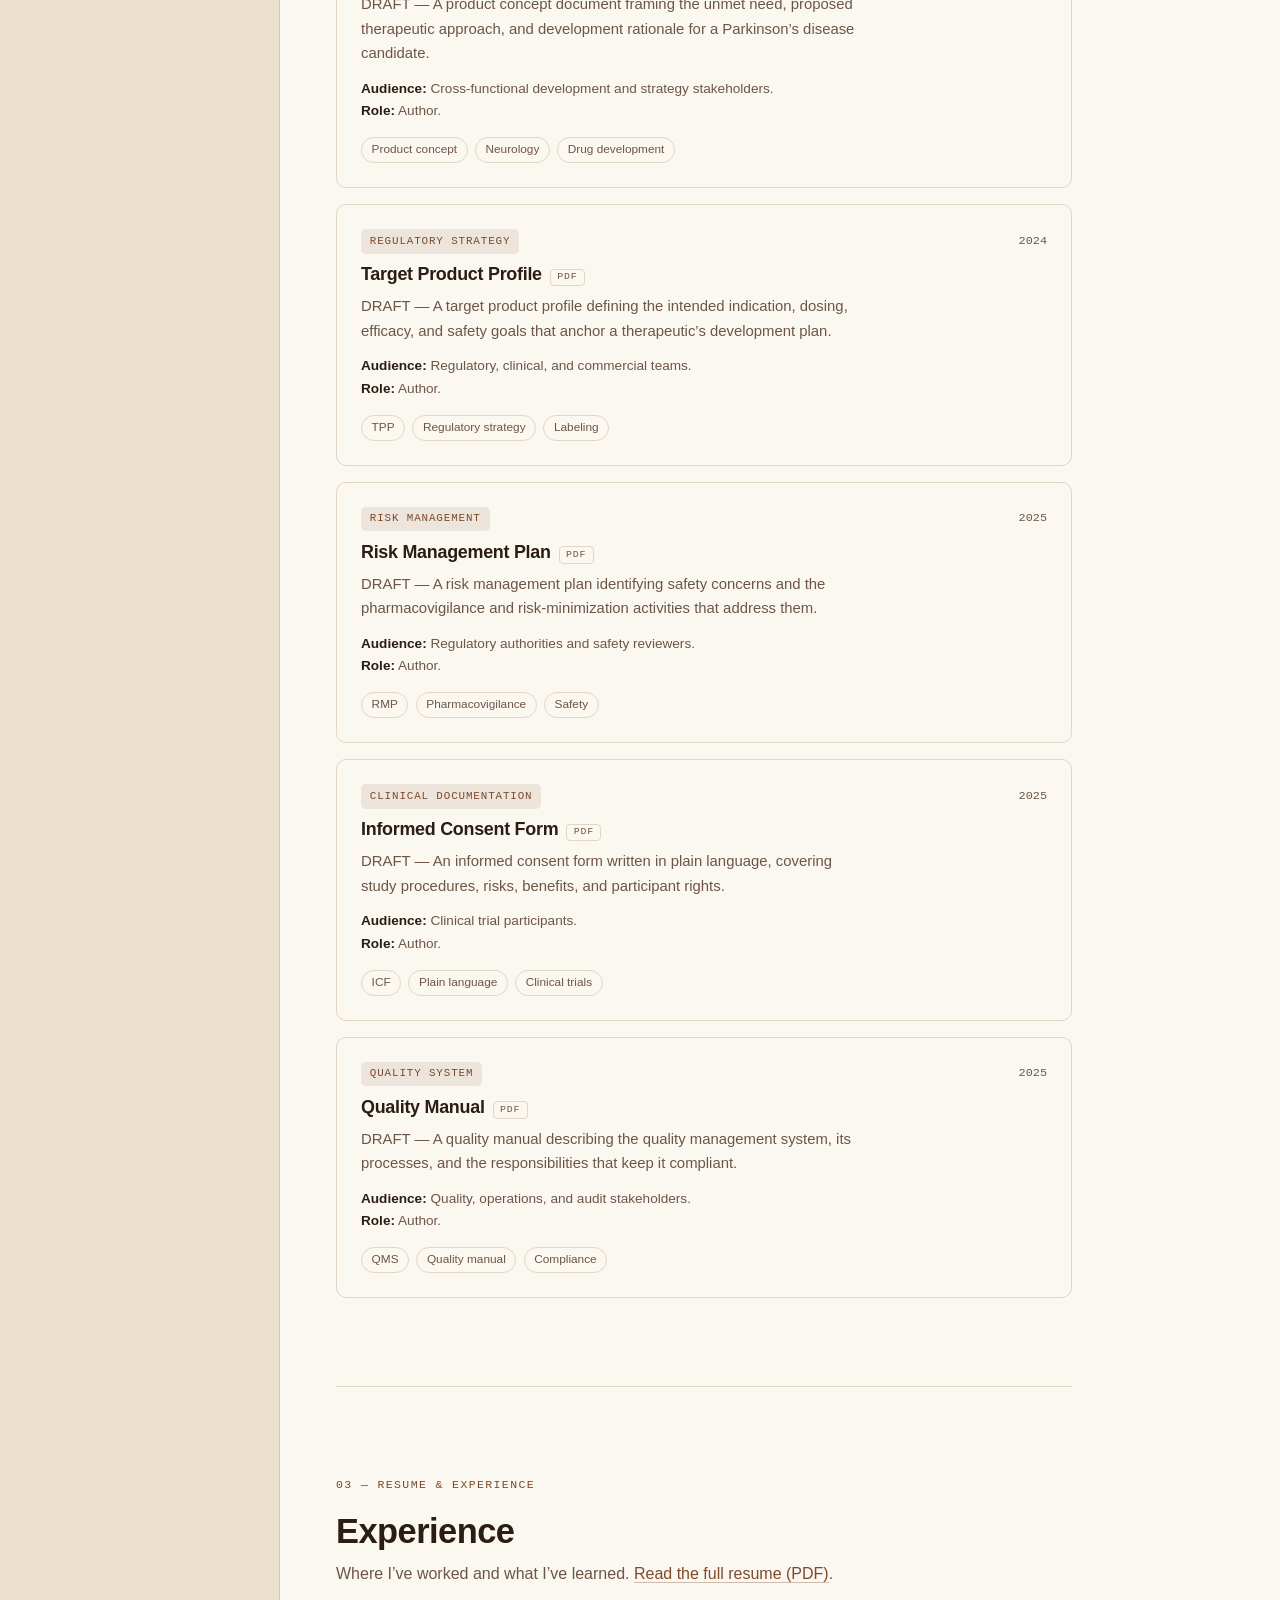
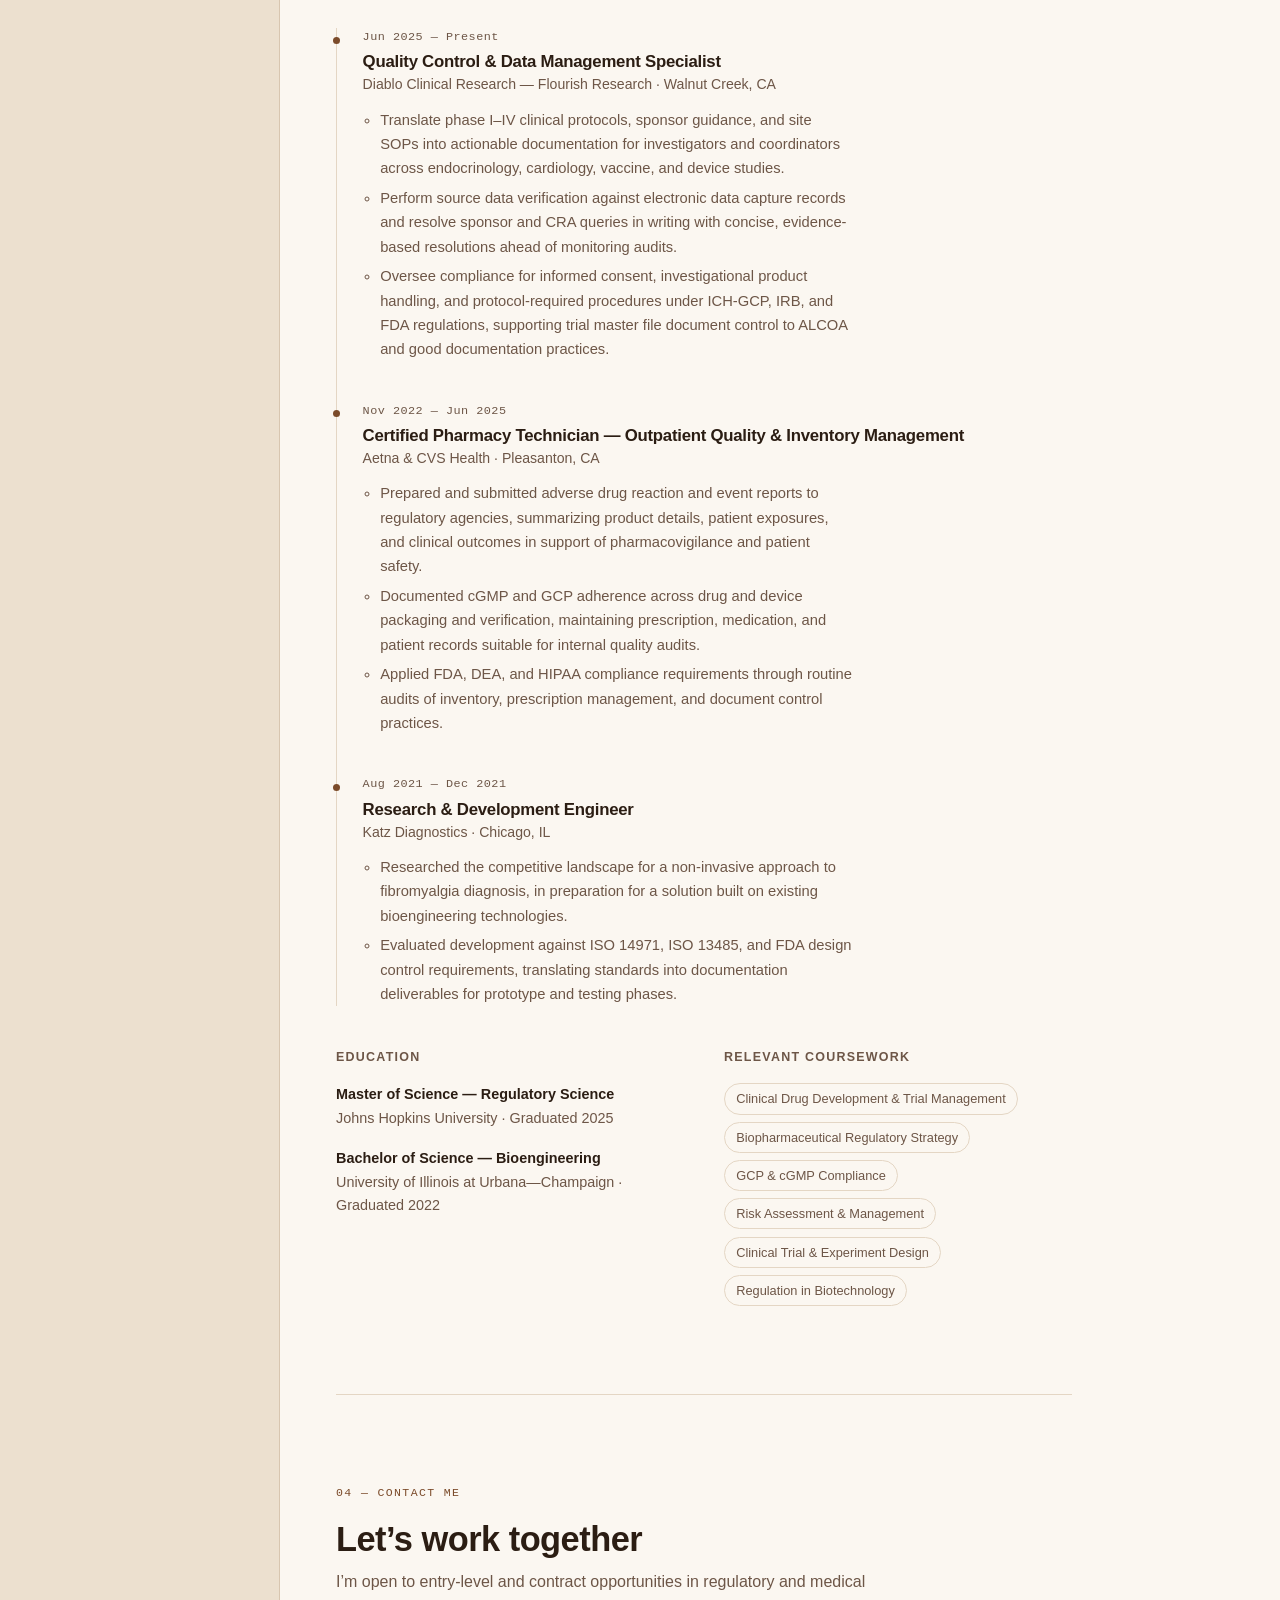
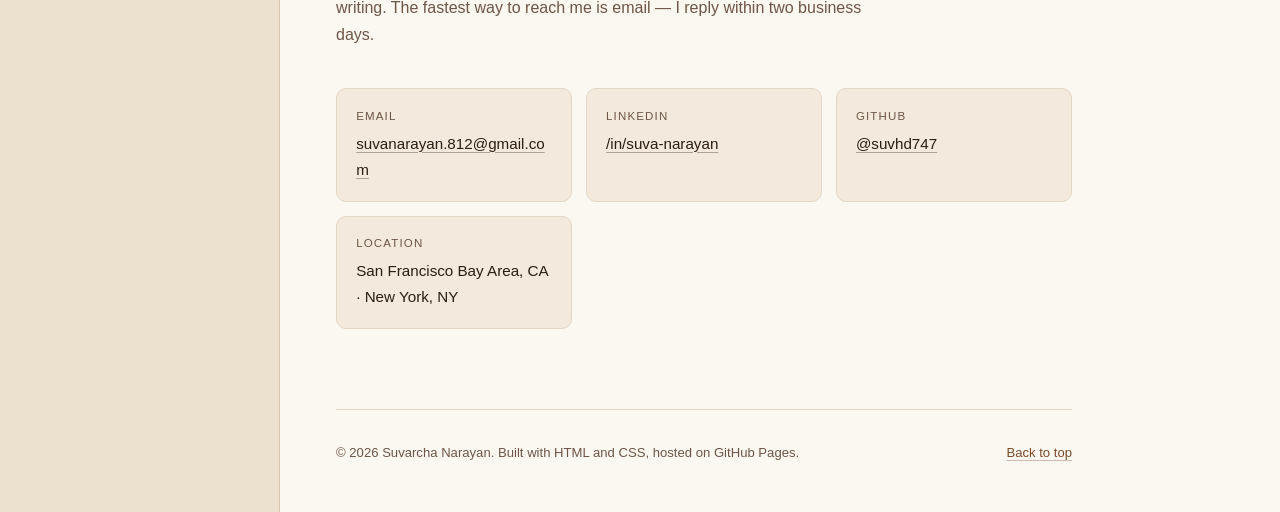
==== commit f3312529: "Apply coffee theme, rewrite samples intro, remove sample article Re-theme to a coffee palette: latte" ====
--- a/index.html
+++ b/index.html
@@ -109,9 +109,8 @@
       <h2 class="section-title">Selected work</h2>
 
       <p class="section-intro">
-        Each sample lists the audience, the problem, and my role. Click a title to open the full
-        piece as a PDF in a new tab. For a web-native sample, point the title at a page like
-        <a class="inline-link" href="samples/sample-article.html">this in-repo template</a> instead.
+        A selection of my regulatory and medical writing, spanning clinical, safety, and quality
+        documentation. Click any title to open the full piece as a PDF in a new tab.
       </p>
 
       <!-- DRAFT text below is guessed from the PDF filenames. Correct titles,
--- a/css/style.css
+++ b/css/style.css
@@ -9,18 +9,20 @@
    colour the sidebar block on its own, so it can differ from the content.  */
 
 :root {
-  --bg:            #ffffff;
-  --bg-soft:       #f7f5f0;
-  --text:          #1a1a17;
-  --text-muted:    #5d5c55;
-  --border:        #e6e1d8;
-  --accent:        #1f5f3f;  /* forest green — try #14532d deeper, #2c6e49 brighter */
+  /* Coffee theme — latte surfaces, espresso ink, mocha accent. */
+  --bg:            #fbf7f1;  /* latte foam */
+  --bg-soft:       #f3e9dc;  /* steamed milk */
+  --text:          #2b1d13;  /* espresso */
+  --text-muted:    #6d5647;  /* roasted brown */
+  --border:        #e4d6c4;  /* light crema */
+  --accent:        #7b4b2a;  /* coffee / mocha — try #5f3a20 deeper, #8f5c34 brighter */
+  --on-accent:     #ffffff;  /* text on an accent-filled surface (avatar, skip link) */
 
   /* Sidebar is its own colour block, independent of the content surfaces. */
-  --sidebar-bg:     #efeae0;  /* off-white cream — try #f2eee6 lighter, #eee8dc deeper */
+  --sidebar-bg:     #ece0cf;  /* café au lait — try #f0e6d8 lighter, #e4d5bf deeper */
   --sidebar-text:   var(--text);
   --sidebar-muted:  var(--text-muted);
-  --sidebar-border: #ded7c9;
+  --sidebar-border: #d8c6b0;
 
   --sidebar-width: 17.5rem;
   --content-max:   46rem;
@@ -34,16 +36,18 @@
 
 @media (prefers-color-scheme: dark) {
   :root {
-    --bg:         #101215;
-    --bg-soft:    #17191c;
-    --text:       #e9e8e3;
-    --text-muted: #9d9c95;
-    --border:     #282a2c;
-    --accent:     #86c39d;  /* lightened green — forest green is too dark on a dark bg */
+    /* Dark roast — espresso surfaces, cream ink, latte accent. */
+    --bg:         #1c140f;  /* dark roast */
+    --bg-soft:    #241a13;  /* wet grounds */
+    --text:       #f0e6da;  /* cream */
+    --text-muted: #b3a191;  /* café au lait */
+    --border:     #35291f;
+    --accent:     #c89a6a;  /* latte / caramel — light enough to read on the dark roast */
+    --on-accent:  #241a13;  /* dark ink on the light accent (avatar, skip link) */
 
     /* Dark mode keeps a dark sidebar; a cream block here would glare. */
-    --sidebar-bg:     #191b1d;
-    --sidebar-border: #2c2f31;
+    --sidebar-bg:     #17100b;
+    --sidebar-border: #33271d;
   }
 }
 
@@ -110,7 +114,7 @@
   top: 0;
   z-index: 100;
   background: var(--accent);
-  color: #fff;
+  color: var(--on-accent);
   padding: 0.6rem 1rem;
   border-radius: 0 0 var(--radius) 0;
   text-decoration: none;
@@ -154,7 +158,7 @@
   place-items: center;
   border-radius: 50%;
   background: var(--accent);
-  color: #fff;
+  color: var(--on-accent);
   font-size: 1rem;
   font-weight: 600;
   letter-spacing: 0.04em;
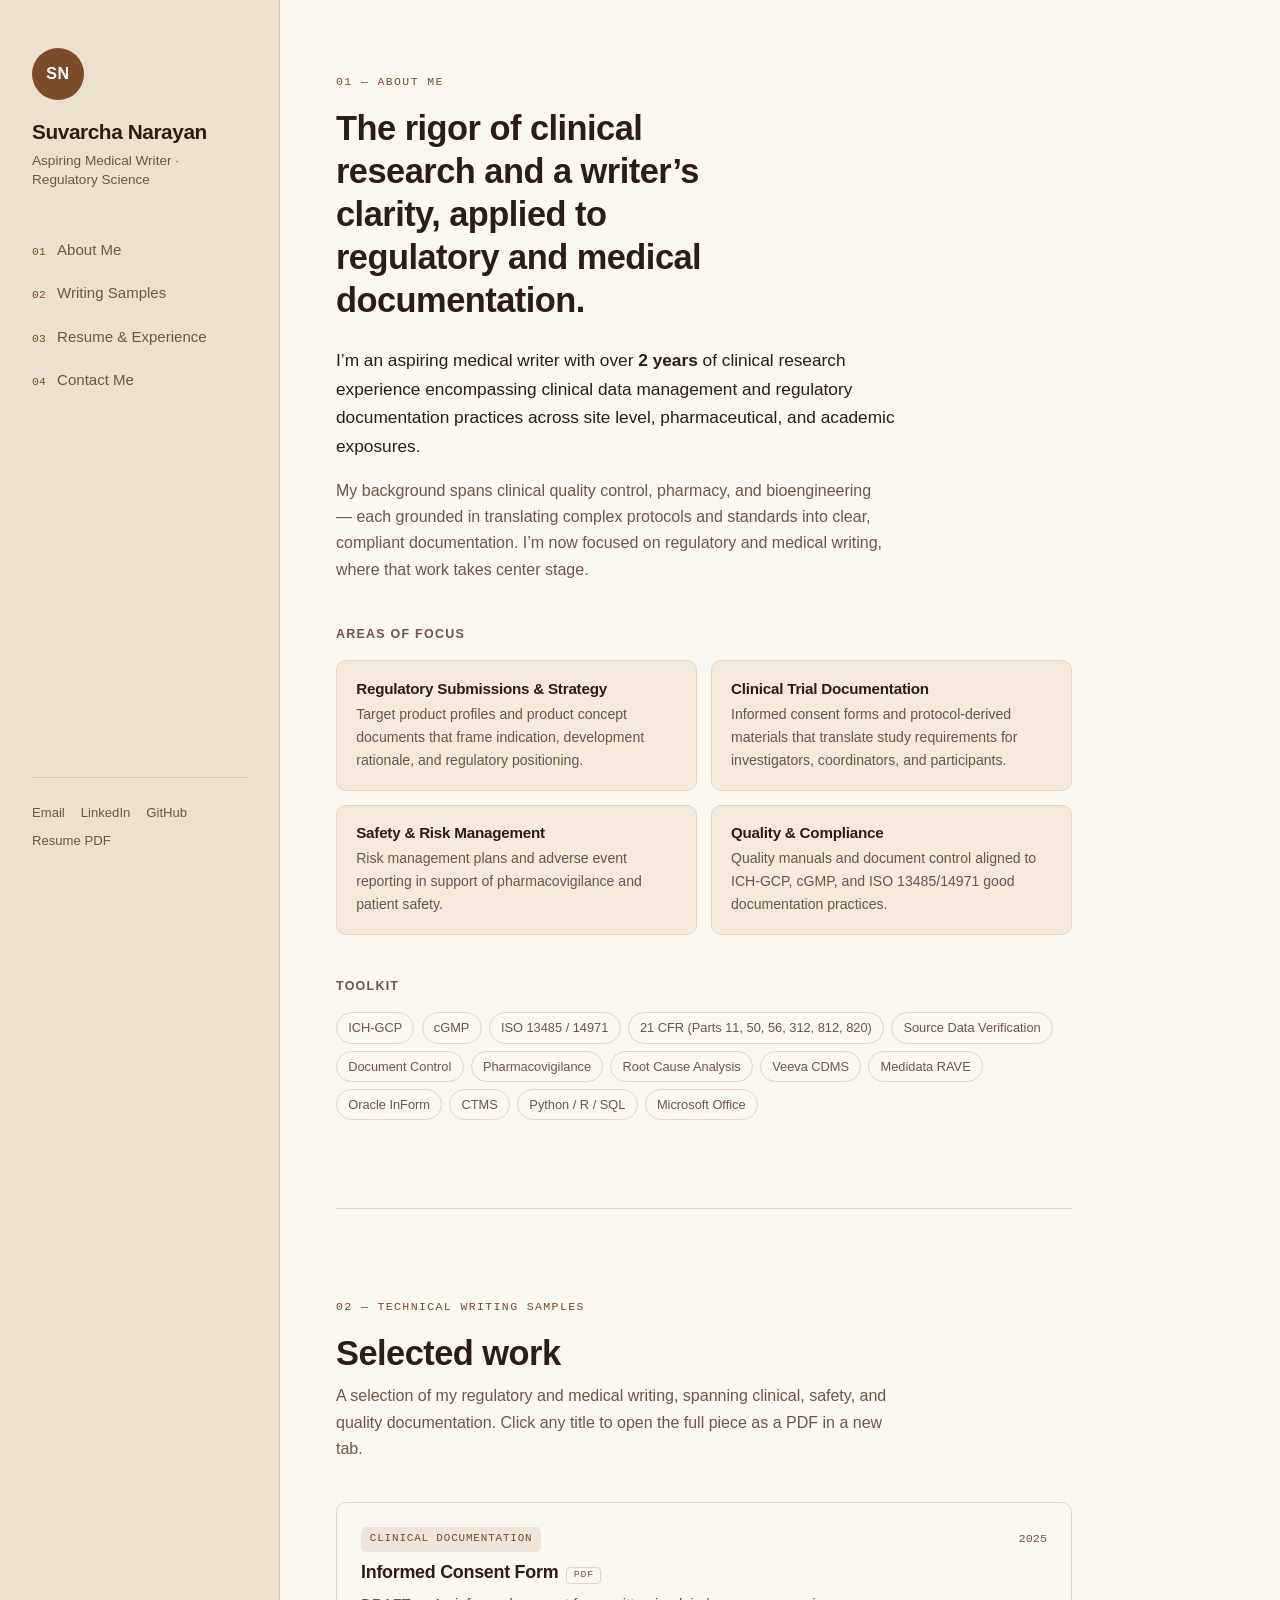
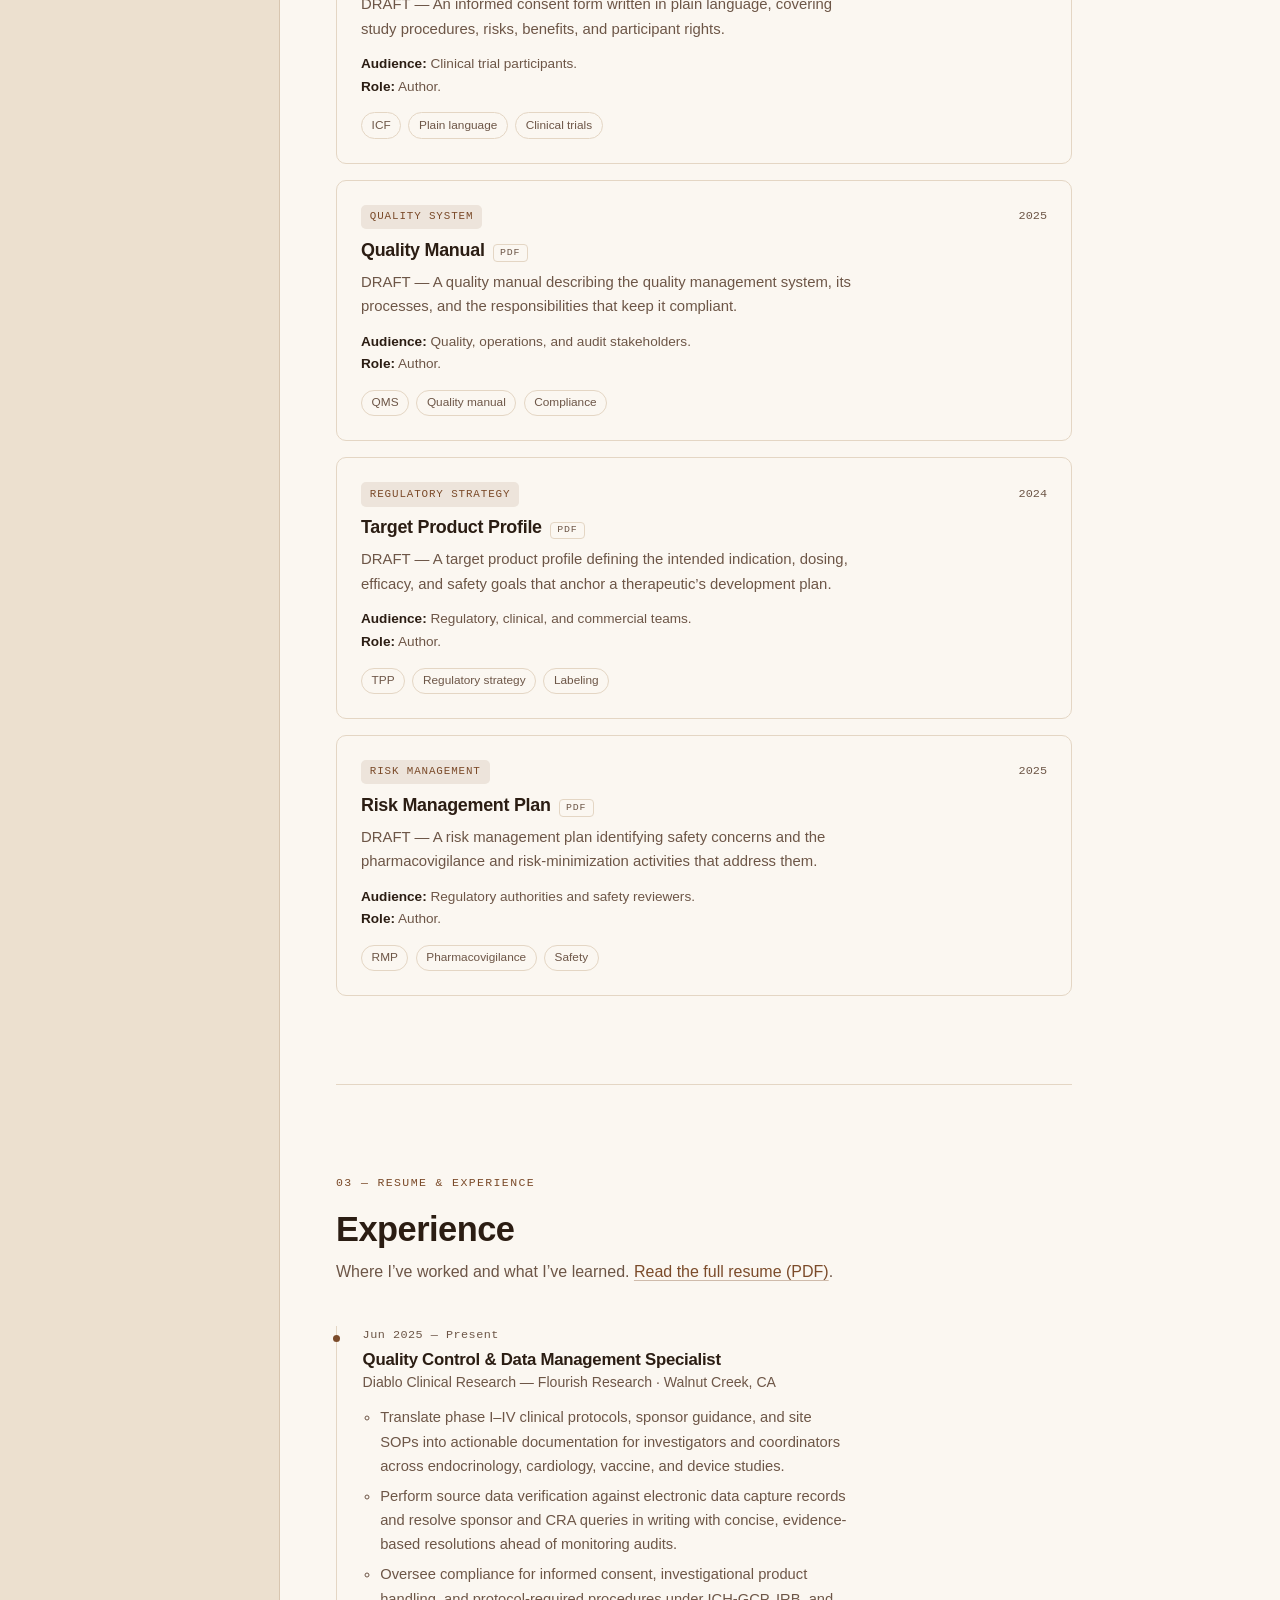
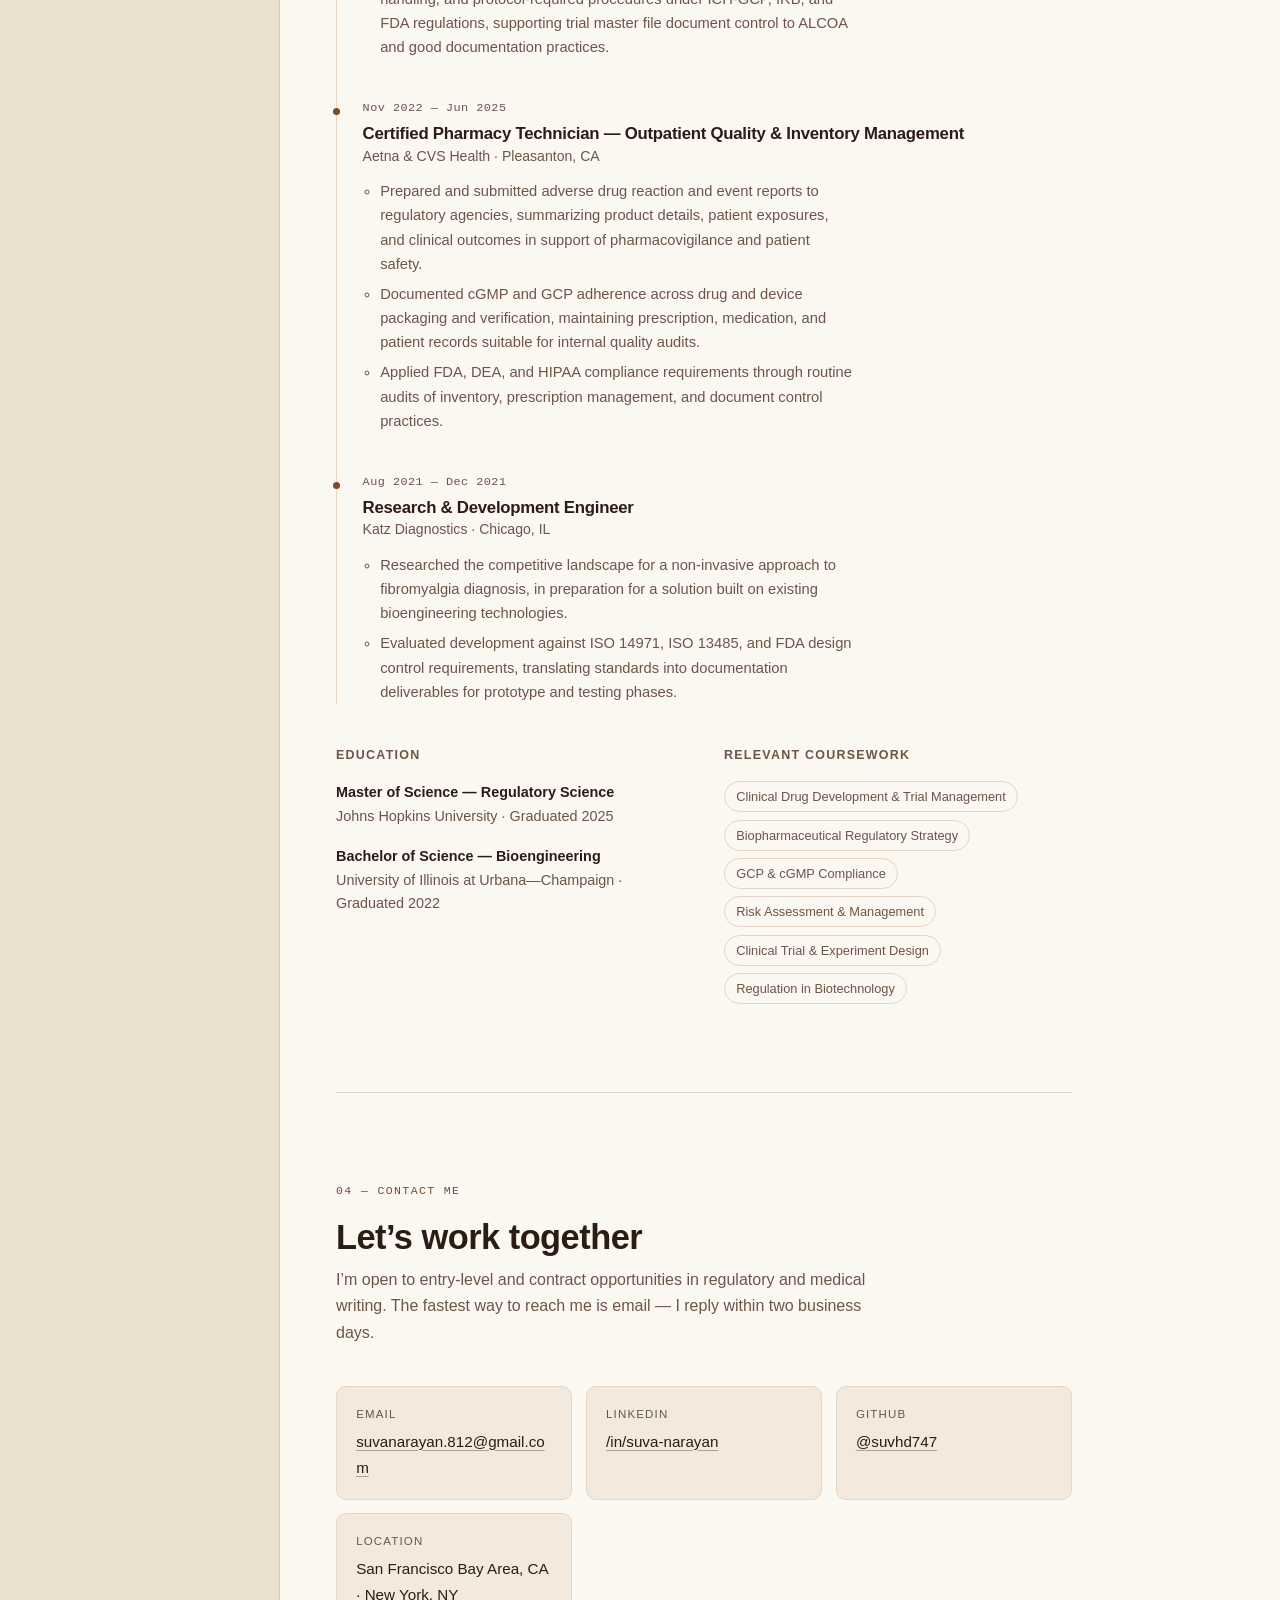
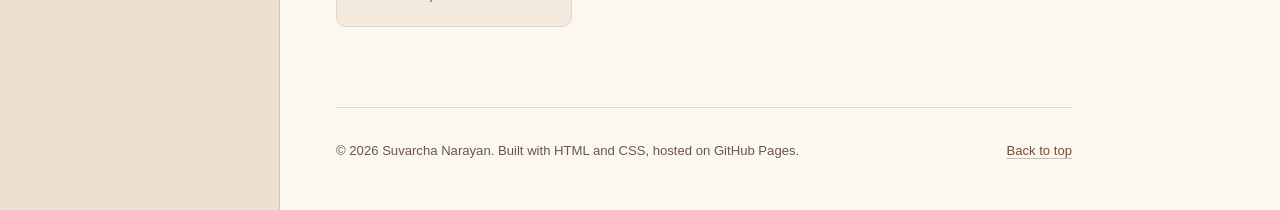
==== commit a0539c25: "Remove product concept sample and reorder sample cards Drop the product concept sample (card and PDF" ====
--- a/index.html
+++ b/index.html
@@ -118,22 +118,43 @@
       <ul class="sample-list">
         <li class="sample">
           <div class="sample-meta">
-            <span class="badge">Product Development</span>
-            <span class="sample-year">2024</span>
+            <span class="badge">Clinical Documentation</span>
+            <span class="sample-year">2025</span>
           </div>
           <h3 class="sample-title">
-            <a href="assets/samples/product-concept.pdf" target="_blank" rel="noopener">
-              Product Concept: Parkinson&rsquo;s Disease Therapy<span class="sample-ext">PDF</span>
+            <a href="assets/samples/informed-consent-form.pdf" target="_blank" rel="noopener">
+              Informed Consent Form<span class="sample-ext">PDF</span>
             </a>
           </h3>
           <p class="sample-desc">
-            DRAFT &mdash; A product concept document framing the unmet need, proposed therapeutic
-            approach, and development rationale for a Parkinson&rsquo;s disease candidate.
+            DRAFT &mdash; An informed consent form written in plain language, covering study
+            procedures, risks, benefits, and participant rights.
           </p>
-          <p class="sample-detail"><strong>Audience:</strong> Cross-functional development and strategy stakeholders.</p>
+          <p class="sample-detail"><strong>Audience:</strong> Clinical trial participants.</p>
           <p class="sample-detail"><strong>Role:</strong> Author.</p>
           <ul class="tags tags-sm">
-            <li>Product concept</li><li>Neurology</li><li>Drug development</li>
+            <li>ICF</li><li>Plain language</li><li>Clinical trials</li>
+          </ul>
+        </li>
+
+        <li class="sample">
+          <div class="sample-meta">
+            <span class="badge">Quality System</span>
+            <span class="sample-year">2025</span>
+          </div>
+          <h3 class="sample-title">
+            <a href="assets/samples/quality-manual.pdf" target="_blank" rel="noopener">
+              Quality Manual<span class="sample-ext">PDF</span>
+            </a>
+          </h3>
+          <p class="sample-desc">
+            DRAFT &mdash; A quality manual describing the quality management system, its
+            processes, and the responsibilities that keep it compliant.
+          </p>
+          <p class="sample-detail"><strong>Audience:</strong> Quality, operations, and audit stakeholders.</p>
+          <p class="sample-detail"><strong>Role:</strong> Author.</p>
+          <ul class="tags tags-sm">
+            <li>QMS</li><li>Quality manual</li><li>Compliance</li>
           </ul>
         </li>
 
@@ -178,48 +199,6 @@
             <li>RMP</li><li>Pharmacovigilance</li><li>Safety</li>
           </ul>
         </li>
-
-        <li class="sample">
-          <div class="sample-meta">
-            <span class="badge">Clinical Documentation</span>
-            <span class="sample-year">2025</span>
-          </div>
-          <h3 class="sample-title">
-            <a href="assets/samples/informed-consent-form.pdf" target="_blank" rel="noopener">
-              Informed Consent Form<span class="sample-ext">PDF</span>
-            </a>
-          </h3>
-          <p class="sample-desc">
-            DRAFT &mdash; An informed consent form written in plain language, covering study
-            procedures, risks, benefits, and participant rights.
-          </p>
-          <p class="sample-detail"><strong>Audience:</strong> Clinical trial participants.</p>
-          <p class="sample-detail"><strong>Role:</strong> Author.</p>
-          <ul class="tags tags-sm">
-            <li>ICF</li><li>Plain language</li><li>Clinical trials</li>
-          </ul>
-        </li>
-
-        <li class="sample">
-          <div class="sample-meta">
-            <span class="badge">Quality System</span>
-            <span class="sample-year">2025</span>
-          </div>
-          <h3 class="sample-title">
-            <a href="assets/samples/quality-manual.pdf" target="_blank" rel="noopener">
-              Quality Manual<span class="sample-ext">PDF</span>
-            </a>
-          </h3>
-          <p class="sample-desc">
-            DRAFT &mdash; A quality manual describing the quality management system, its
-            processes, and the responsibilities that keep it compliant.
-          </p>
-          <p class="sample-detail"><strong>Audience:</strong> Quality, operations, and audit stakeholders.</p>
-          <p class="sample-detail"><strong>Role:</strong> Author.</p>
-          <ul class="tags tags-sm">
-            <li>QMS</li><li>Quality manual</li><li>Compliance</li>
-          </ul>
-        </li>
       </ul>
     </section>
 
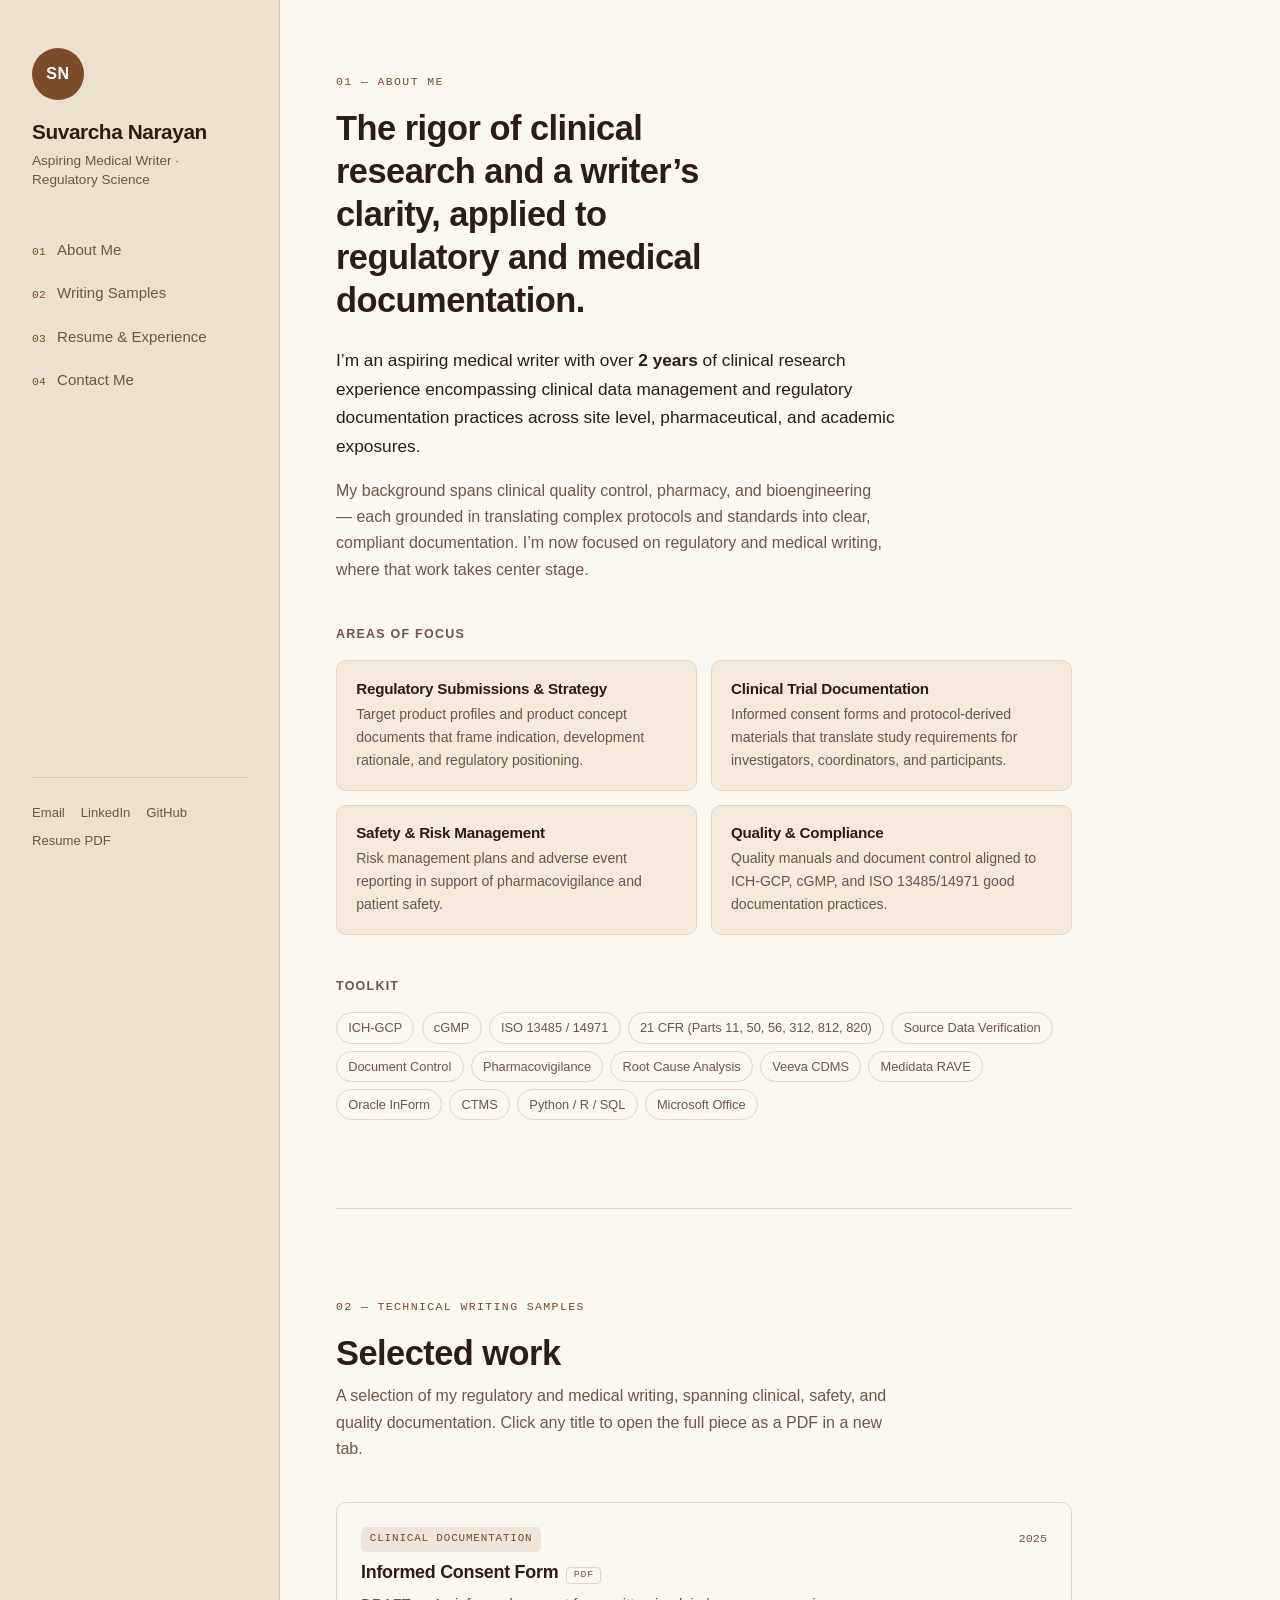
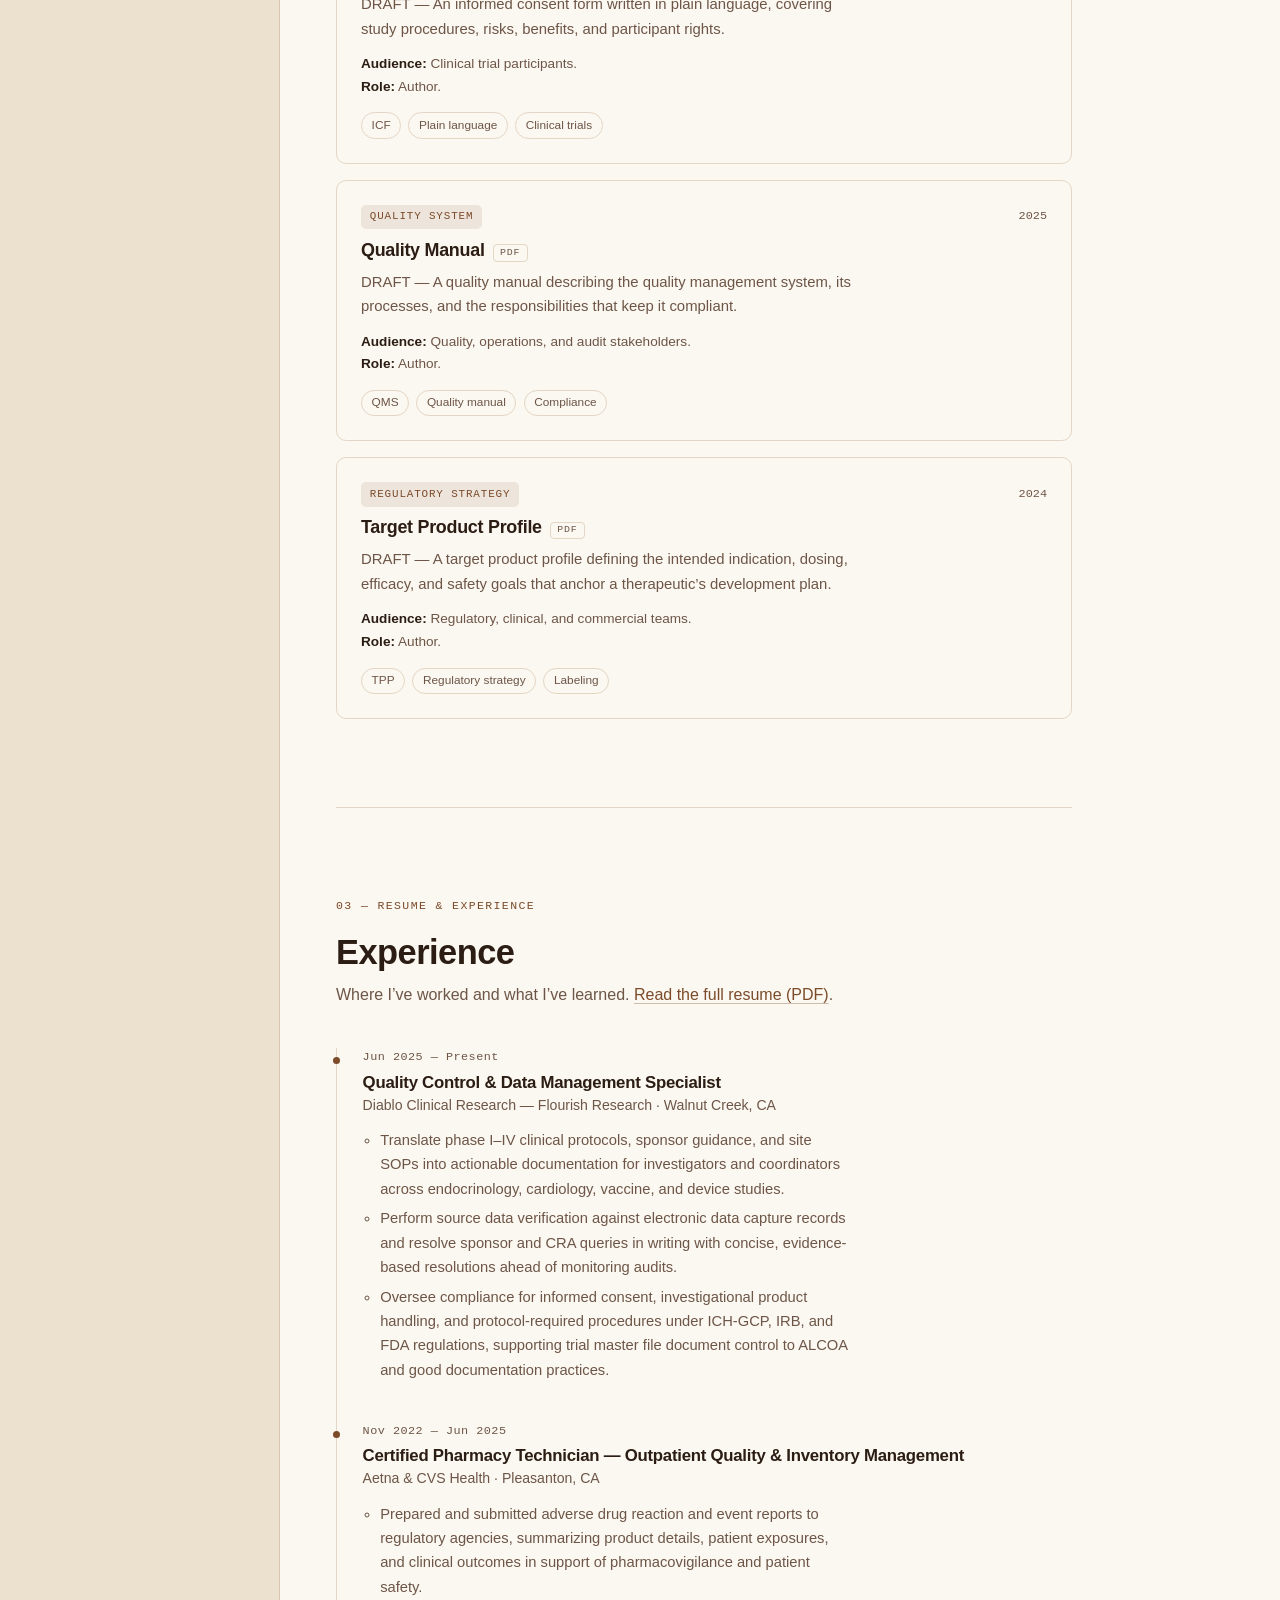
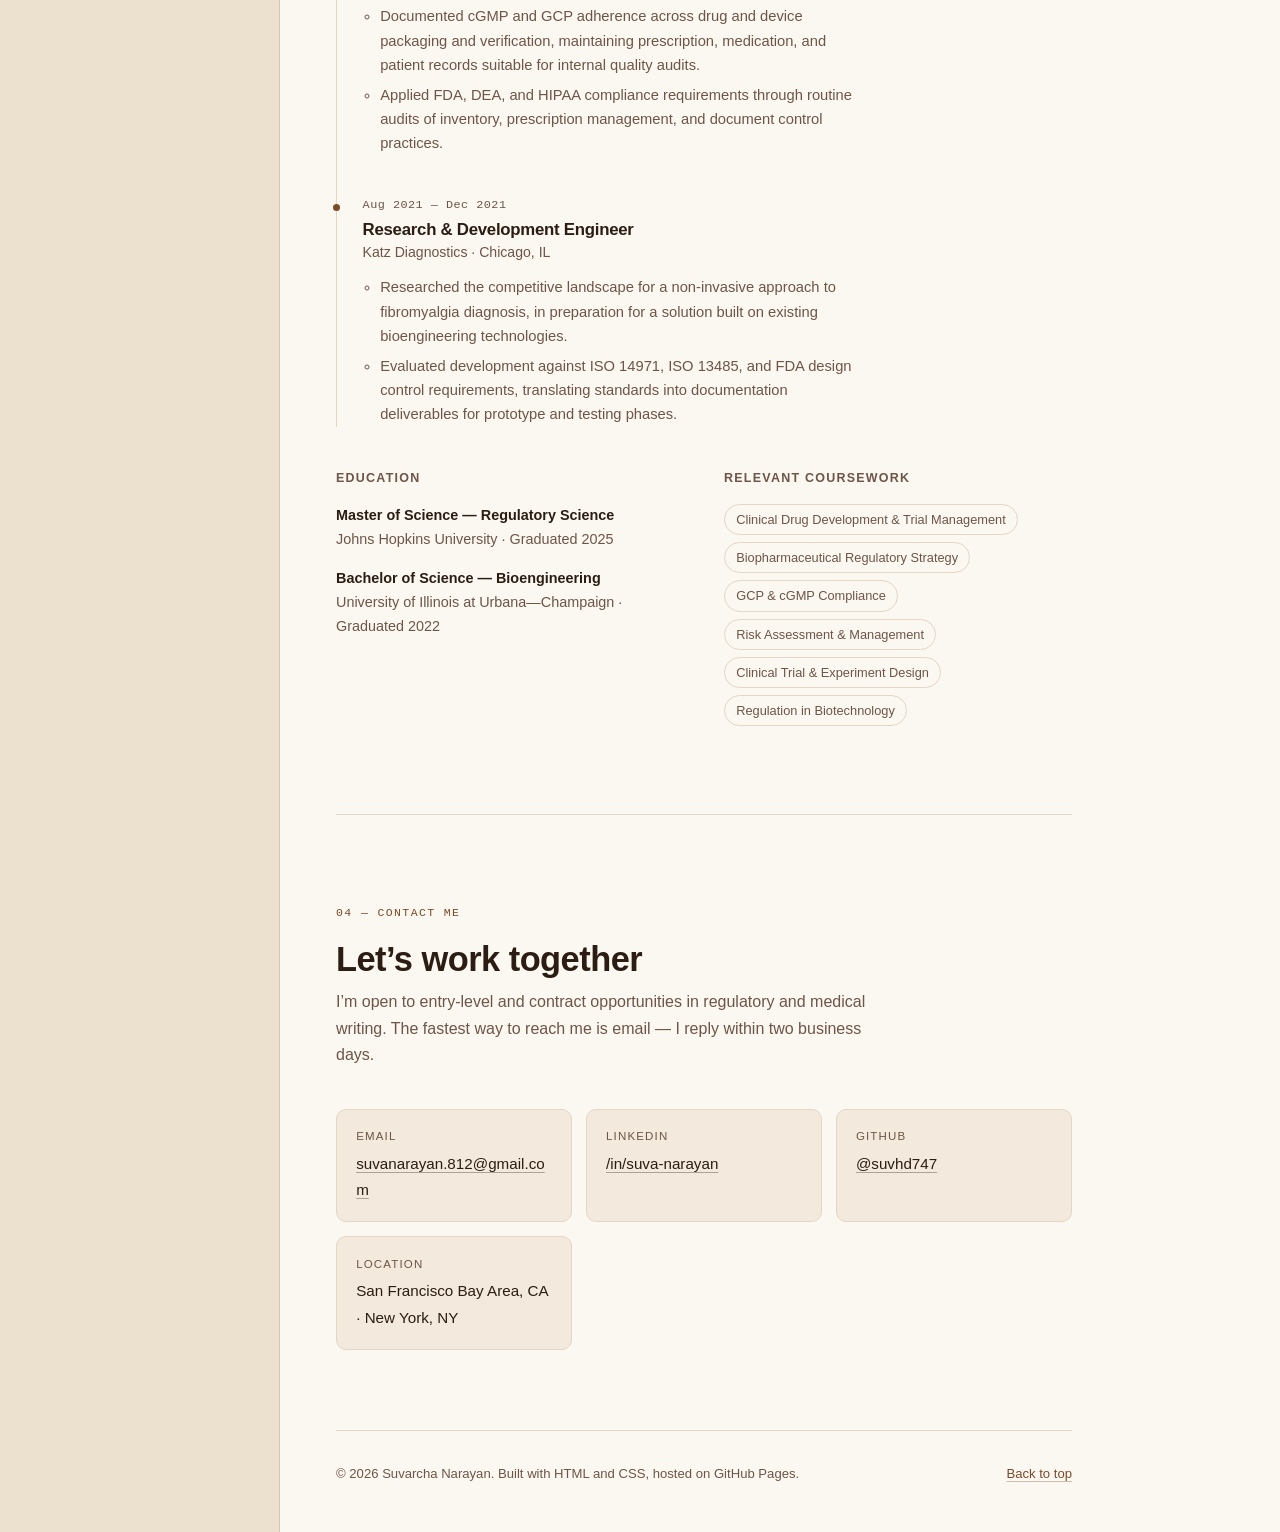
==== commit b67ac9d1: "Remove risk management plan sample Drop the risk management plan card and PDF, leaving three samples" ====
--- a/index.html
+++ b/index.html
@@ -178,27 +178,6 @@
             <li>TPP</li><li>Regulatory strategy</li><li>Labeling</li>
           </ul>
         </li>
-
-        <li class="sample">
-          <div class="sample-meta">
-            <span class="badge">Risk Management</span>
-            <span class="sample-year">2025</span>
-          </div>
-          <h3 class="sample-title">
-            <a href="assets/samples/risk-management-plan.pdf" target="_blank" rel="noopener">
-              Risk Management Plan<span class="sample-ext">PDF</span>
-            </a>
-          </h3>
-          <p class="sample-desc">
-            DRAFT &mdash; A risk management plan identifying safety concerns and the
-            pharmacovigilance and risk-minimization activities that address them.
-          </p>
-          <p class="sample-detail"><strong>Audience:</strong> Regulatory authorities and safety reviewers.</p>
-          <p class="sample-detail"><strong>Role:</strong> Author.</p>
-          <ul class="tags tags-sm">
-            <li>RMP</li><li>Pharmacovigilance</li><li>Safety</li>
-          </ul>
-        </li>
       </ul>
     </section>
 
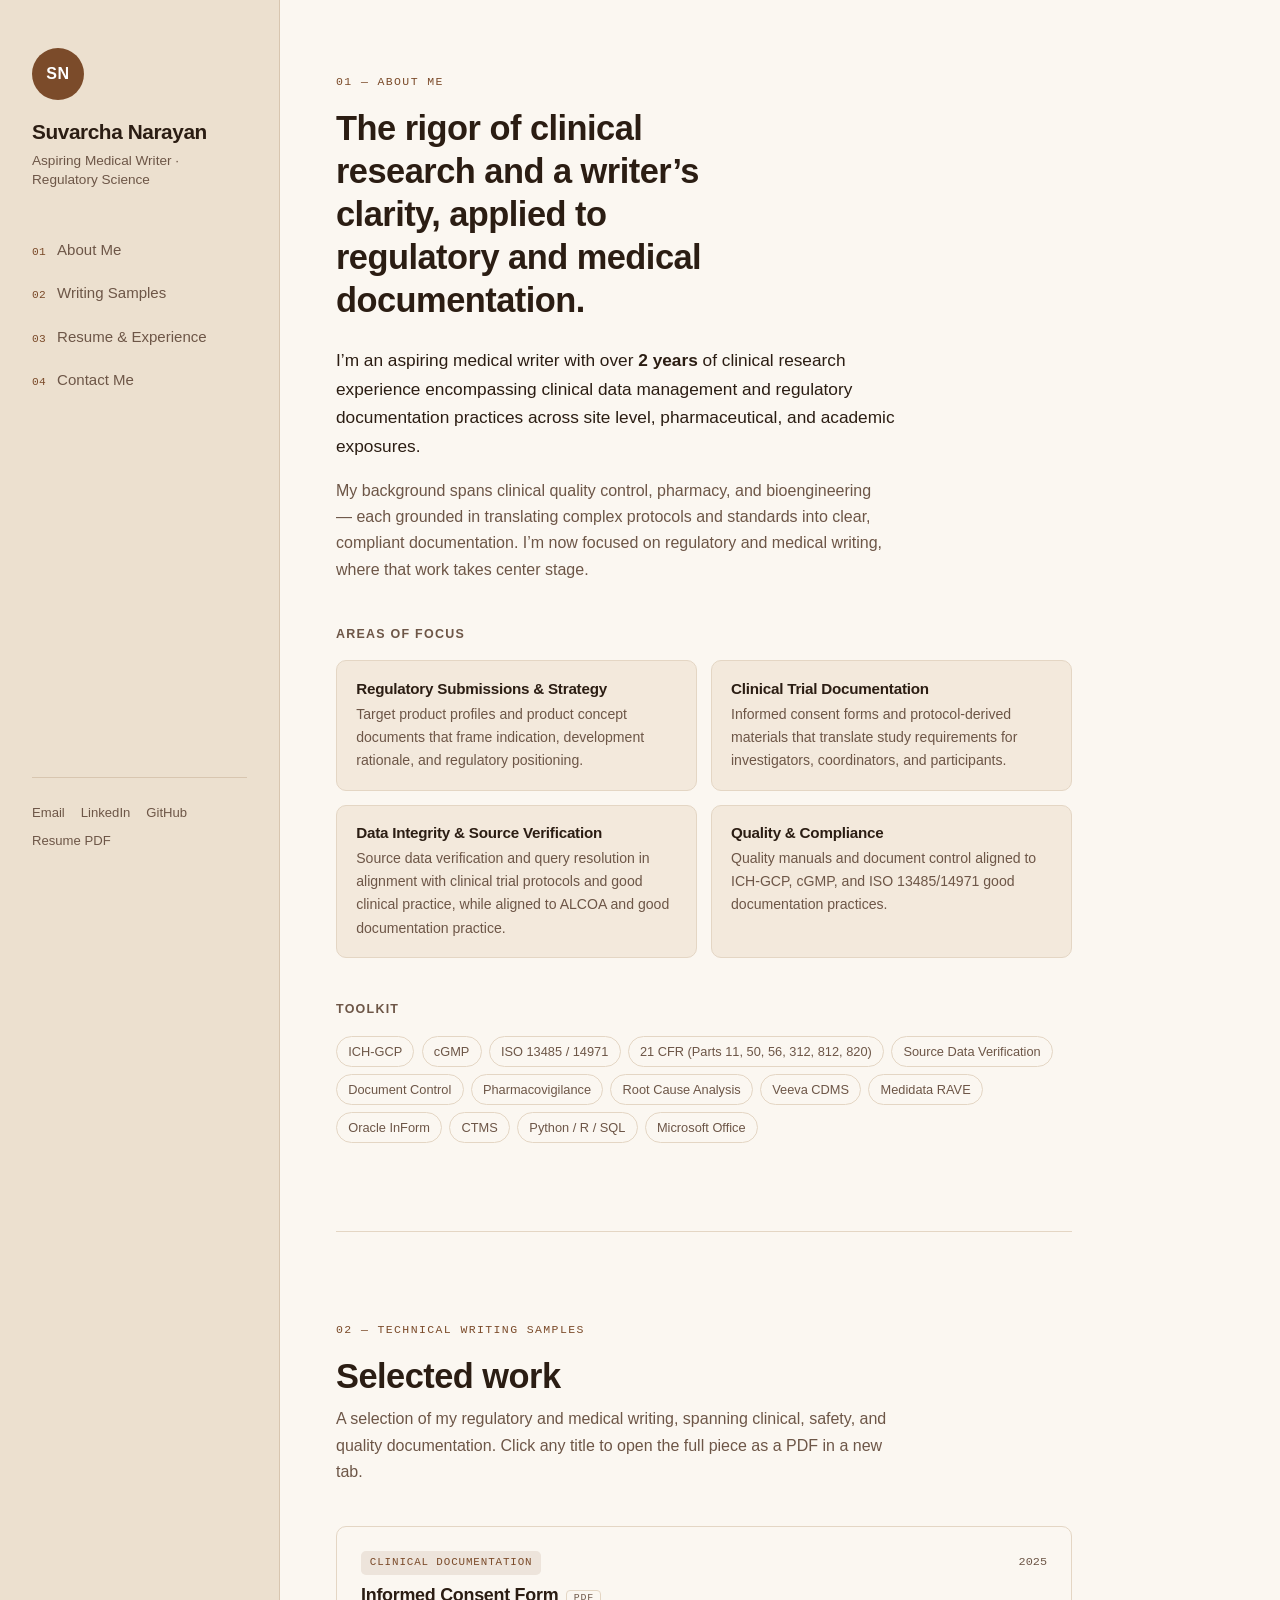
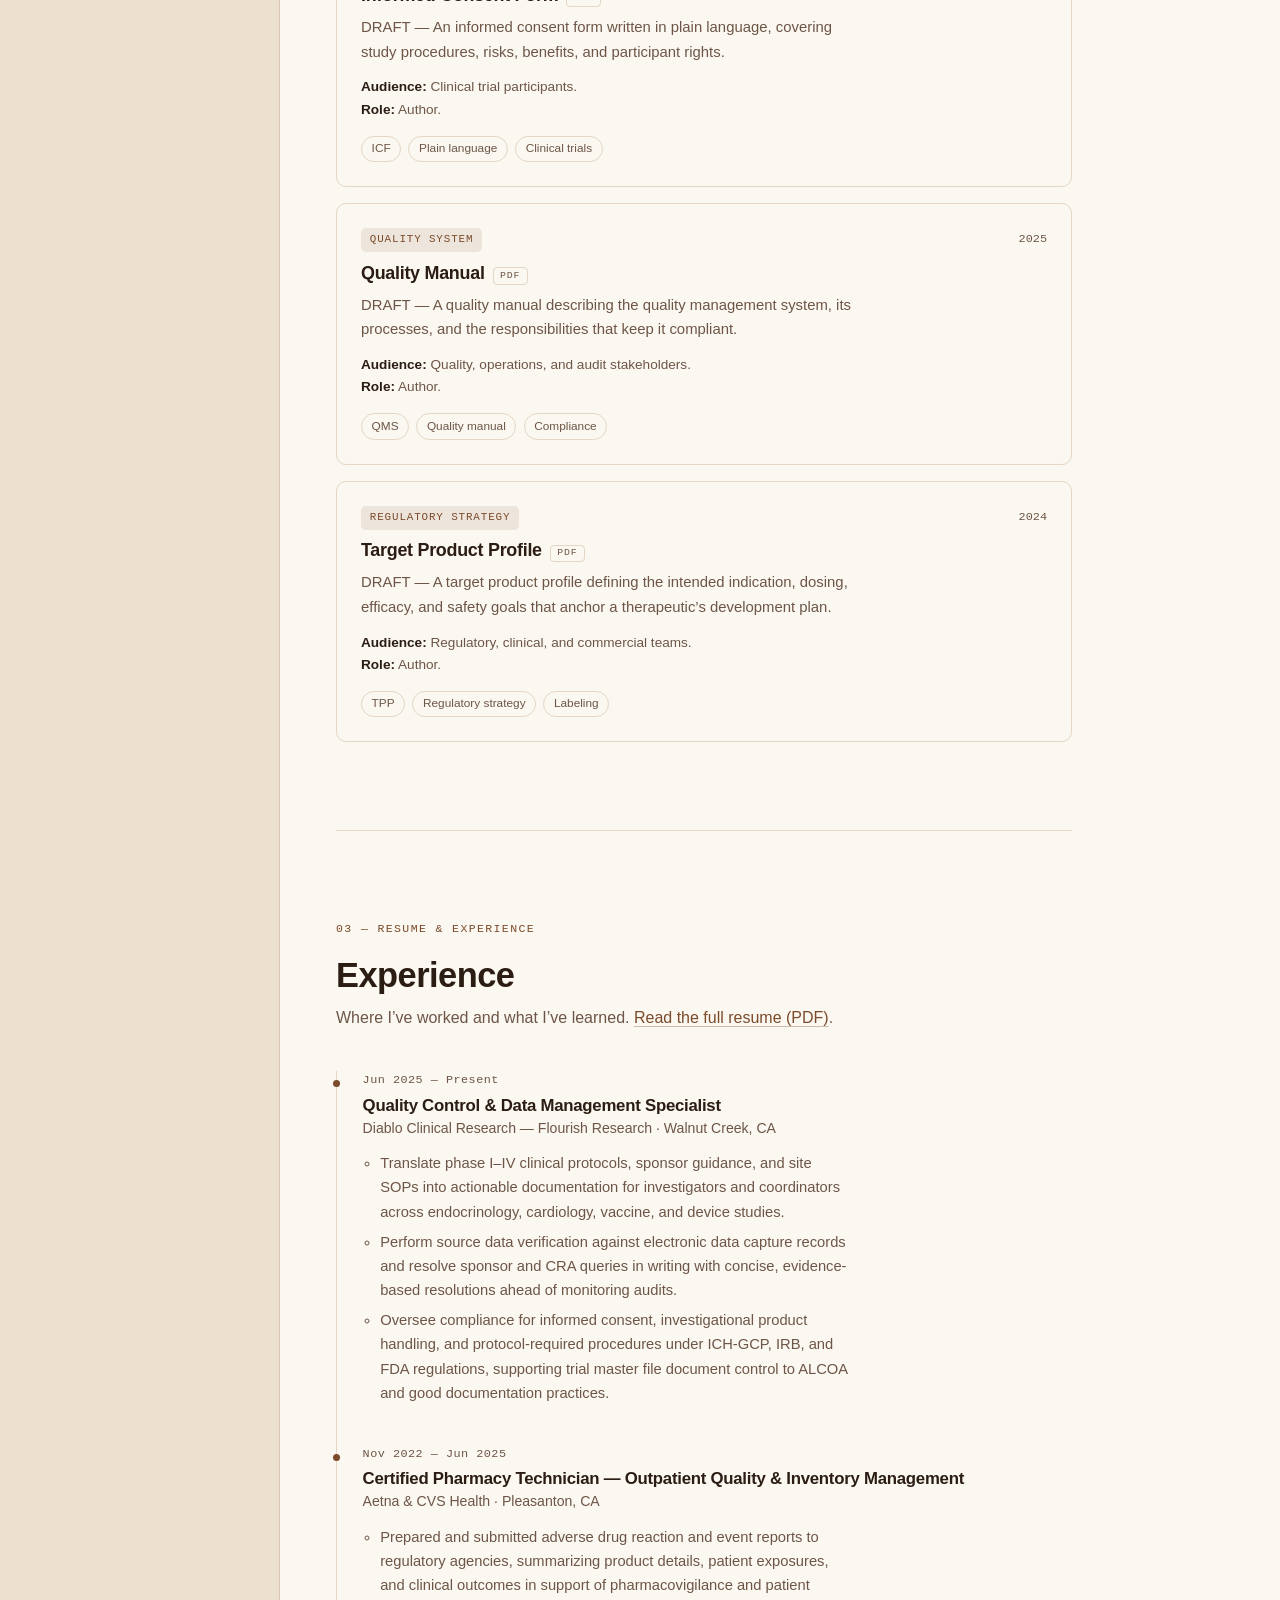
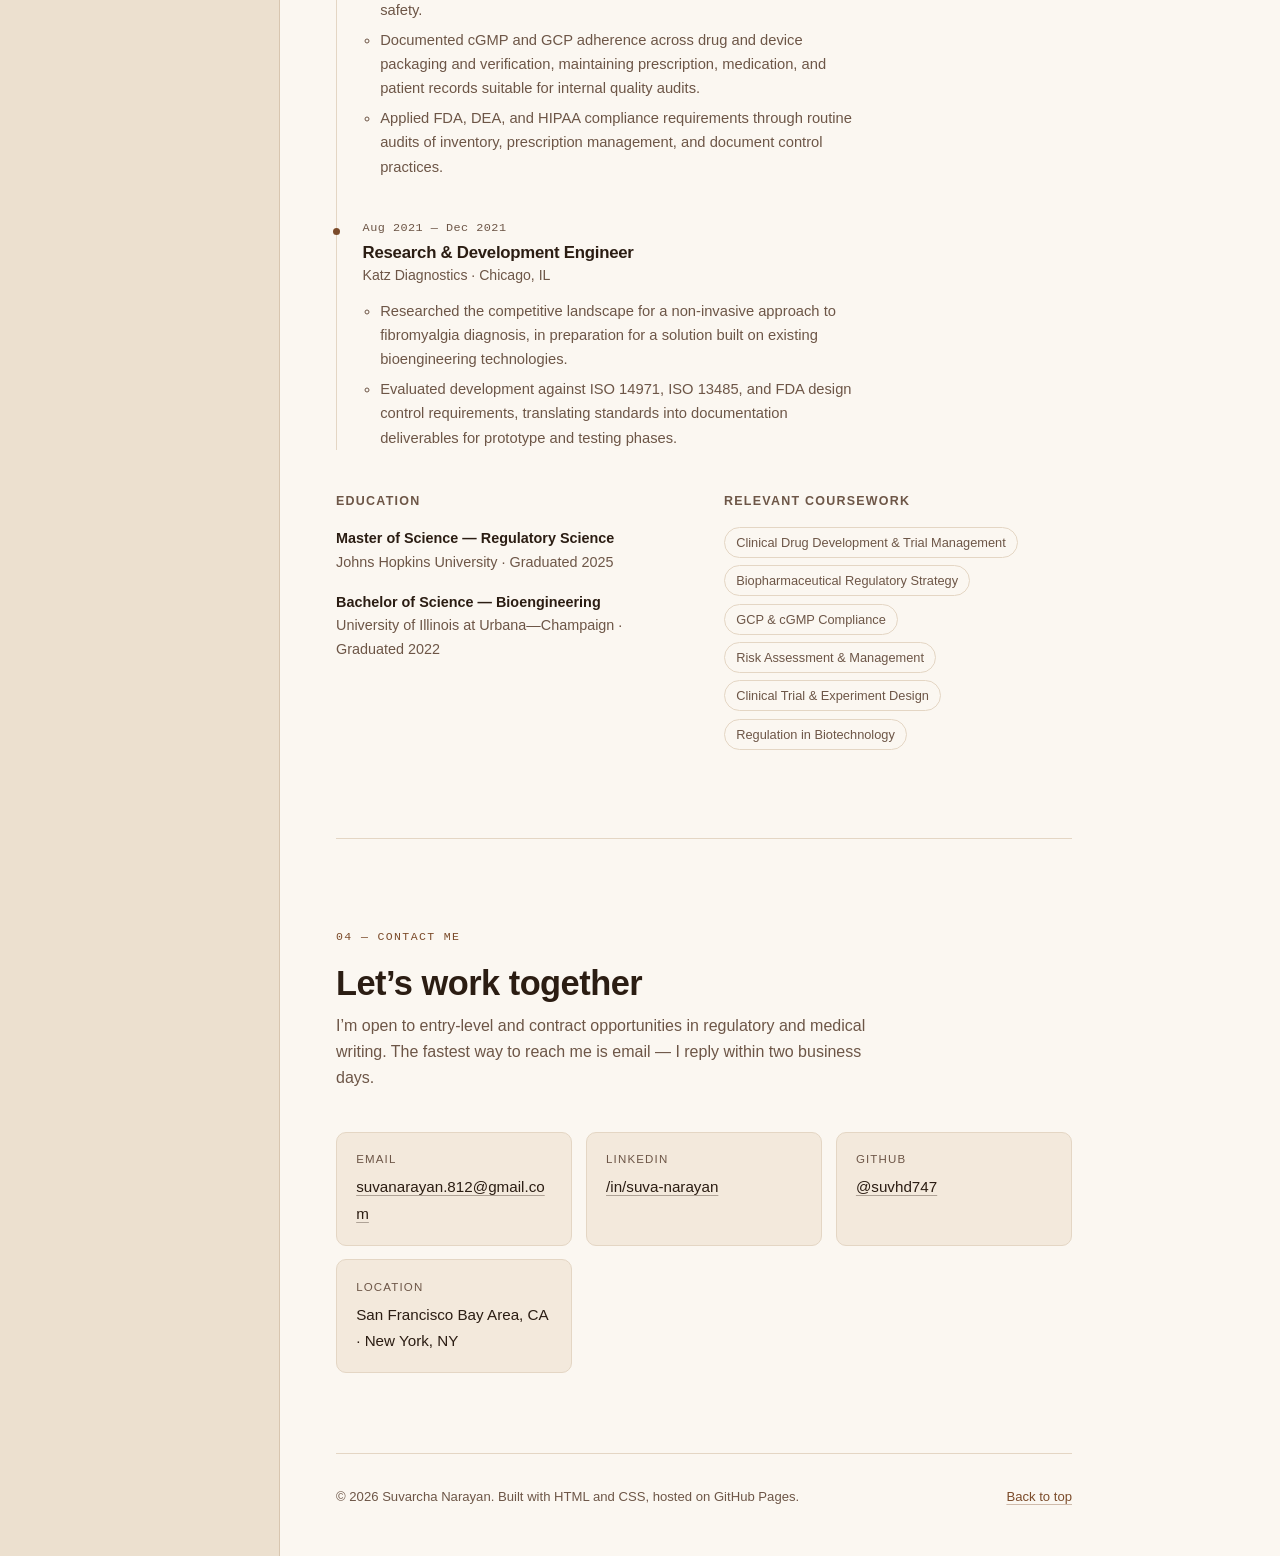
==== commit 9d5a5c4a: "Retune focus card to Data Integrity & Source Verification Replace the Safety & Risk Management focus" ====
--- a/index.html
+++ b/index.html
@@ -75,8 +75,8 @@
           <p>Informed consent forms and protocol-derived materials that translate study requirements for investigators, coordinators, and participants.</p>
         </li>
         <li class="card">
-          <h4>Safety &amp; Risk Management</h4>
-          <p>Risk management plans and adverse event reporting in support of pharmacovigilance and patient safety.</p>
+          <h4>Data Integrity &amp; Source Verification</h4>
+          <p>Source data verification and query resolution in alignment with clinical trial protocols and good clinical practice, while aligned to ALCOA and good documentation practice.</p>
         </li>
         <li class="card">
           <h4>Quality &amp; Compliance</h4>
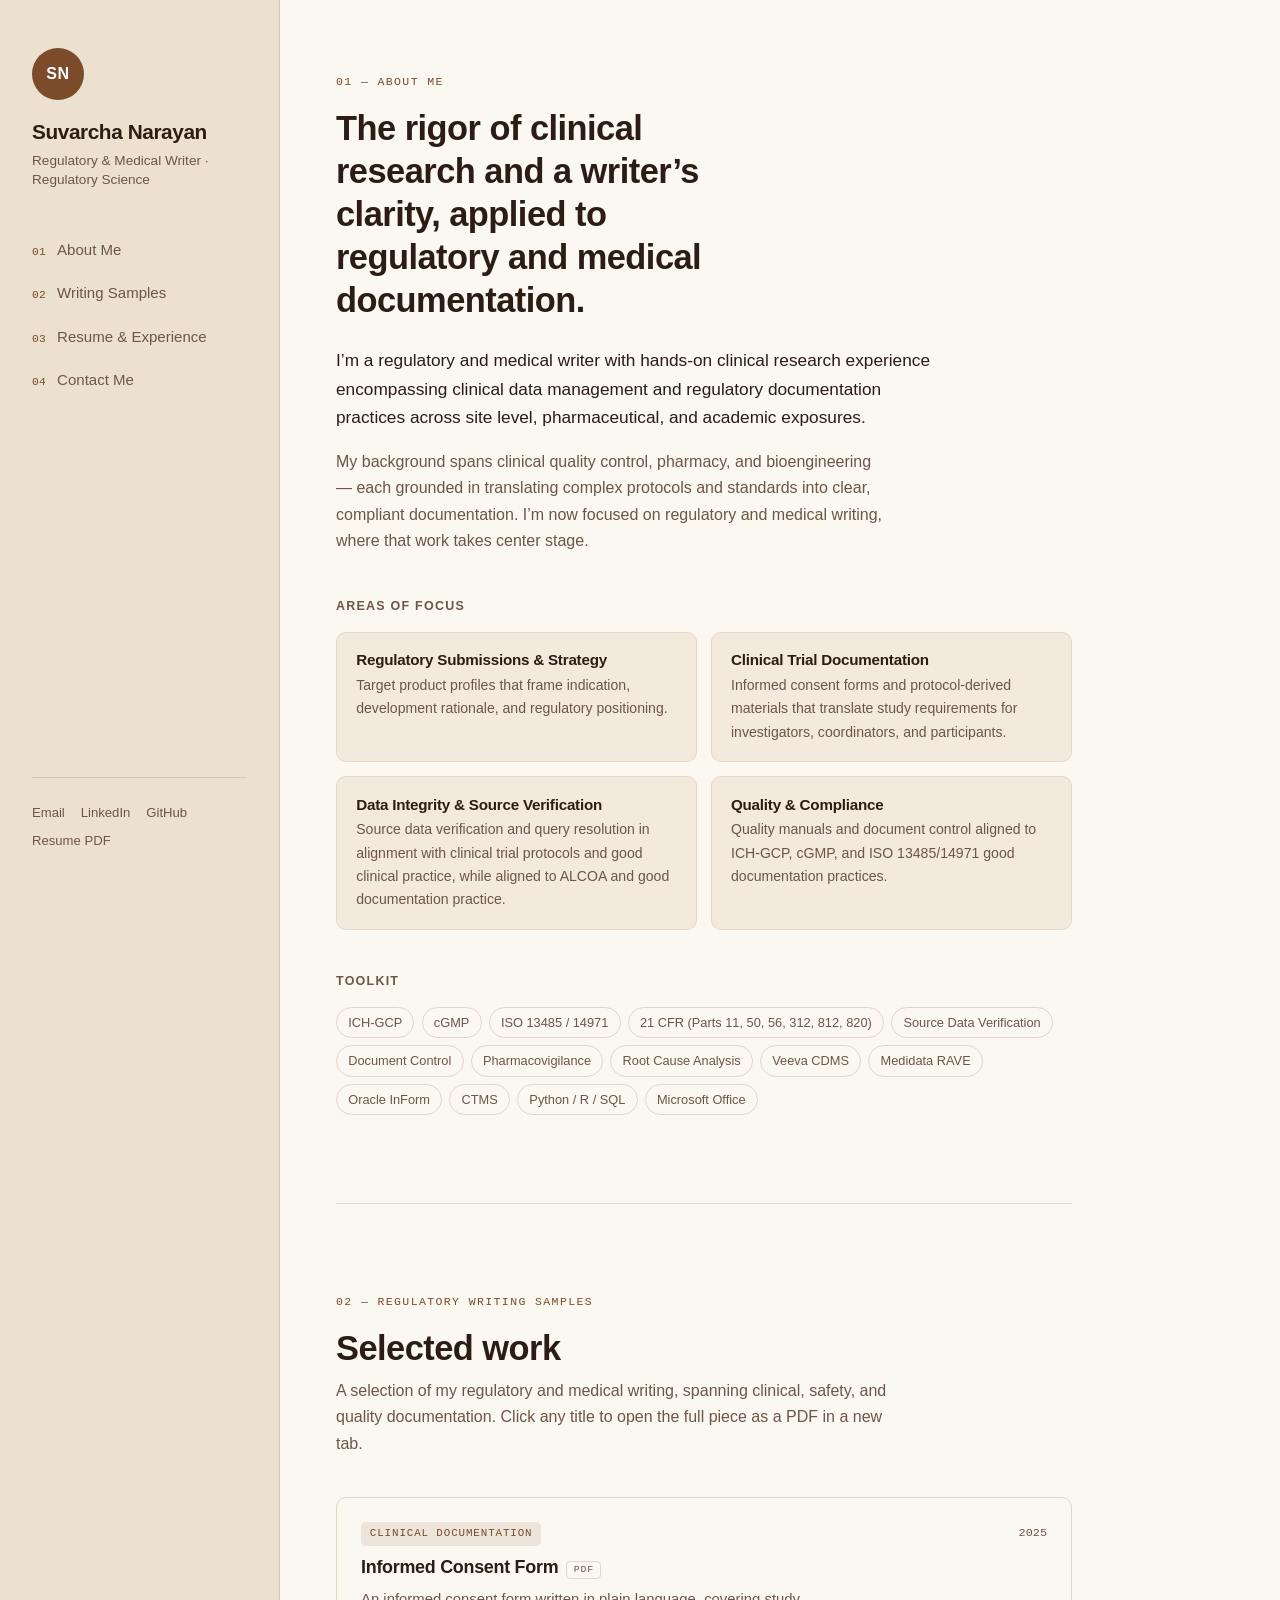
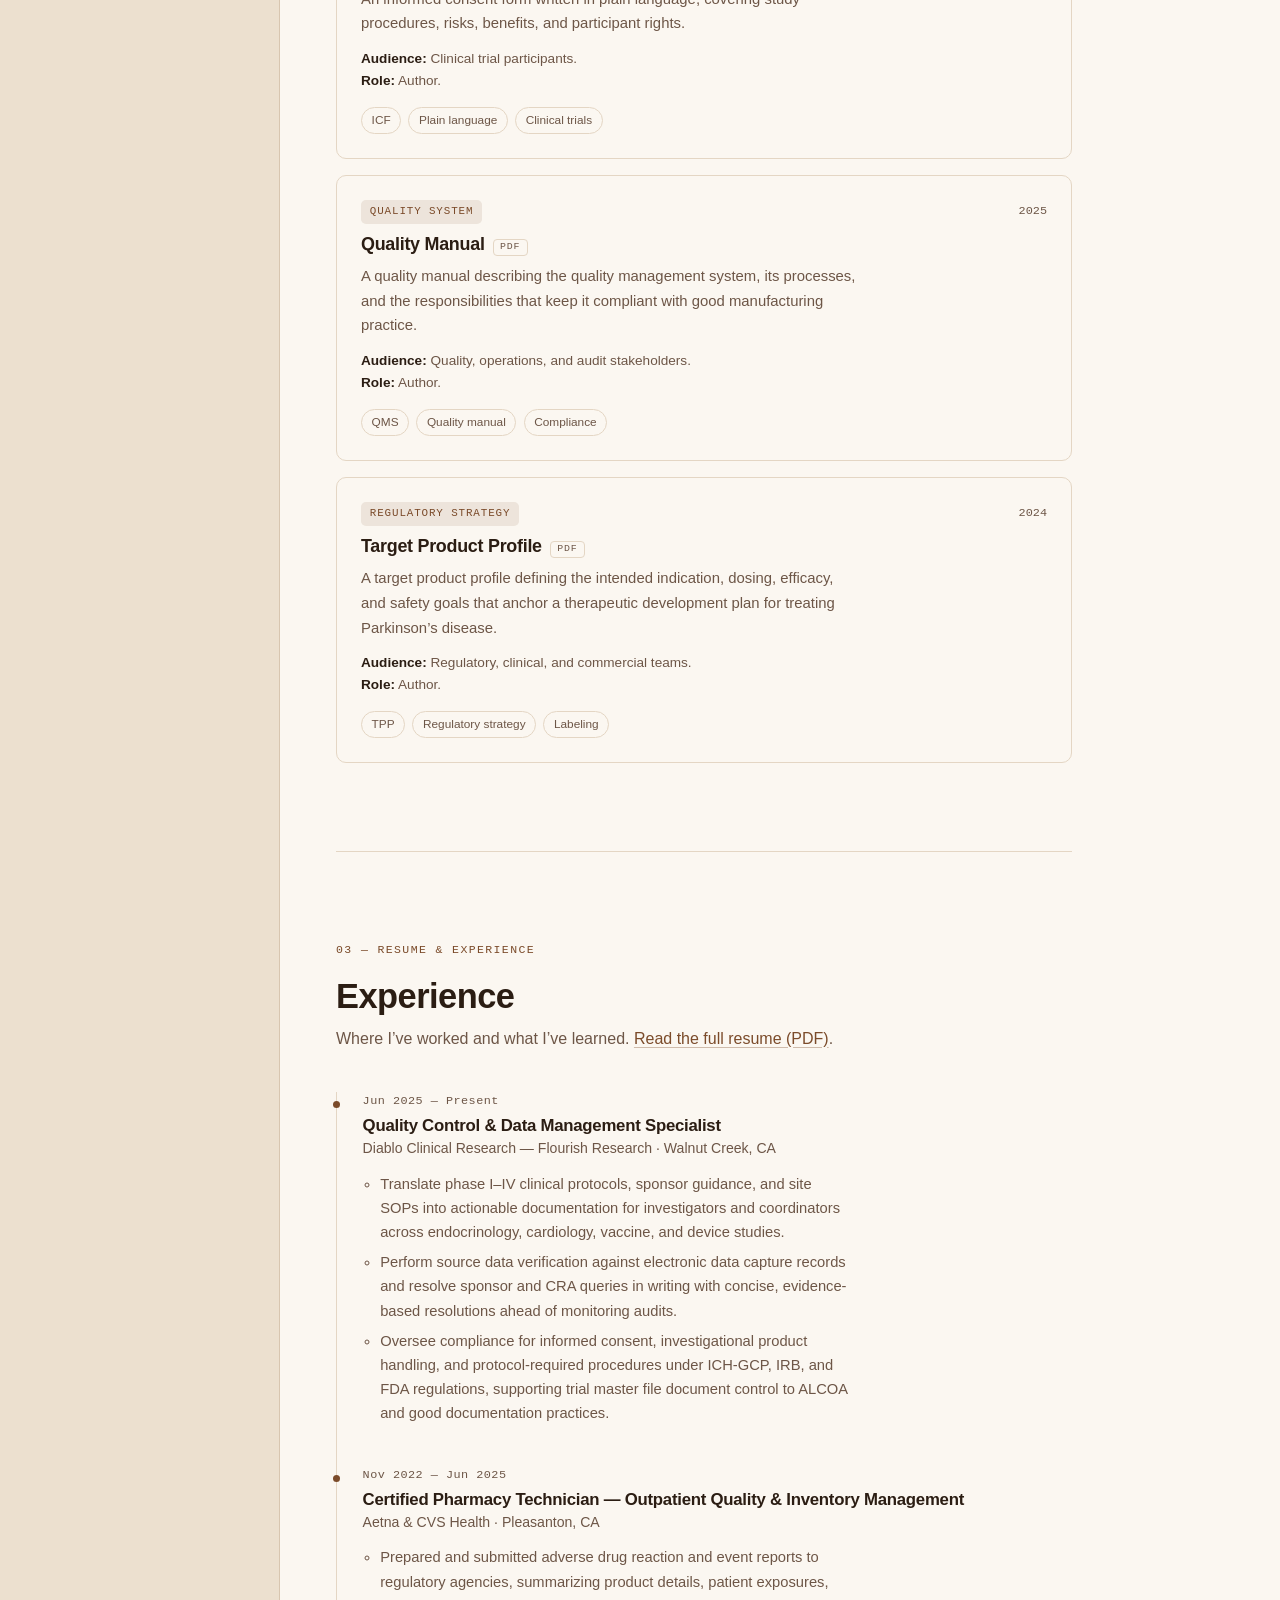
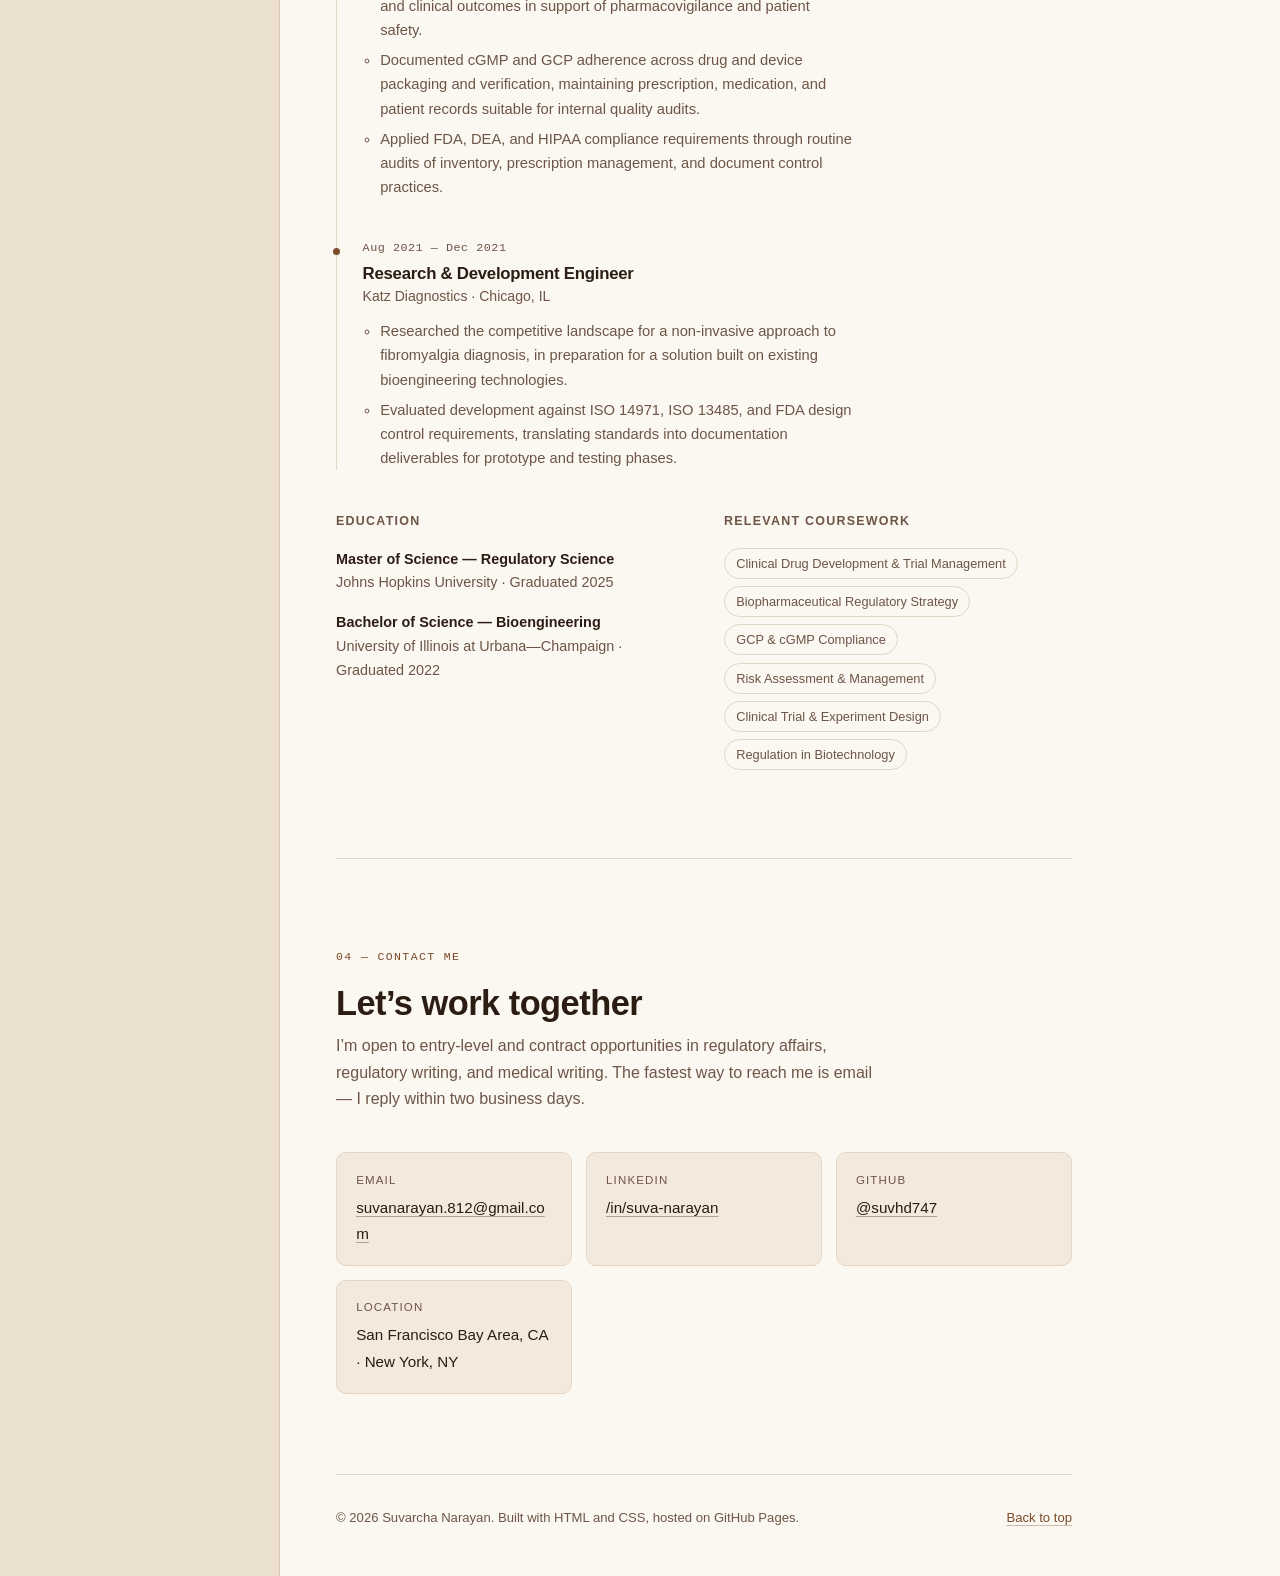
==== commit 01c16c10: "Sharpen positioning for regulatory affairs and writing roles Drop "aspiring" from the role tag and l" ====
--- a/index.html
+++ b/index.html
@@ -4,7 +4,7 @@
 <meta charset="utf-8">
 <meta name="viewport" content="width=device-width, initial-scale=1">
 <title>Suvarcha Narayan — Regulatory Science Graduate</title>
-<meta name="description" content="Portfolio of Suvarcha Narayan, regulatory science graduate specializing in regulatory and medical writing, clinical documentation, and quality systems.">
+<meta name="description" content="Portfolio of Suvarcha Narayan, regulatory science graduate specializing in regulatory affairs, regulatory and medical writing, and quality systems.">
 <link rel="stylesheet" href="css/style.css">
 <link rel="icon" href="data:image/svg+xml,<svg xmlns='http://www.w3.org/2000/svg' viewBox='0 0 100 100'><text y='.9em' font-size='90'>&#9998;</text></svg>">
 </head>
@@ -21,7 +21,7 @@
       <div class="identity">
         <div class="avatar" aria-hidden="true">SN</div>
         <h1 class="name">Suvarcha Narayan</h1>
-        <p class="role">Aspiring Medical Writer &middot; Regulatory Science</p>
+        <p class="role">Regulatory &amp; Medical Writer &middot; Regulatory Science</p>
       </div>
 
       <nav class="nav" aria-label="Section navigation">
@@ -53,7 +53,7 @@
 
       <div class="prose">
         <p class="lede">
-          I&rsquo;m an aspiring medical writer with over <strong>2 years</strong> of clinical research
+          I&rsquo;m a regulatory and medical writer with hands-on clinical research
           experience encompassing clinical data management and regulatory documentation practices across
           site level, pharmaceutical, and academic exposures.
         </p>
@@ -68,7 +68,7 @@
       <ul class="card-grid">
         <li class="card">
           <h4>Regulatory Submissions &amp; Strategy</h4>
-          <p>Target product profiles and product concept documents that frame indication, development rationale, and regulatory positioning.</p>
+          <p>Target product profiles that frame indication, development rationale, and regulatory positioning.</p>
         </li>
         <li class="card">
           <h4>Clinical Trial Documentation</h4>
@@ -105,7 +105,7 @@
 
     <!-- ---------------------------- SAMPLES -------------------------- -->
     <section id="samples" class="section">
-      <p class="eyebrow">02 &mdash; Technical Writing Samples</p>
+      <p class="eyebrow">02 &mdash; Regulatory Writing Samples</p>
       <h2 class="section-title">Selected work</h2>
 
       <p class="section-intro">
@@ -113,8 +113,6 @@
         documentation. Click any title to open the full piece as a PDF in a new tab.
       </p>
 
-      <!-- DRAFT text below is guessed from the PDF filenames. Correct titles,
-           badges, years, descriptions, audience/role, and tags as needed. -->
       <ul class="sample-list">
         <li class="sample">
           <div class="sample-meta">
@@ -127,7 +125,7 @@
             </a>
           </h3>
           <p class="sample-desc">
-            DRAFT &mdash; An informed consent form written in plain language, covering study
+            An informed consent form written in plain language, covering study
             procedures, risks, benefits, and participant rights.
           </p>
           <p class="sample-detail"><strong>Audience:</strong> Clinical trial participants.</p>
@@ -148,8 +146,9 @@
             </a>
           </h3>
           <p class="sample-desc">
-            DRAFT &mdash; A quality manual describing the quality management system, its
-            processes, and the responsibilities that keep it compliant.
+            A quality manual describing the quality management system, its
+            processes, and the responsibilities that keep it compliant with 
+            good manufacturing practice.
           </p>
           <p class="sample-detail"><strong>Audience:</strong> Quality, operations, and audit stakeholders.</p>
           <p class="sample-detail"><strong>Role:</strong> Author.</p>
@@ -169,8 +168,9 @@
             </a>
           </h3>
           <p class="sample-desc">
-            DRAFT &mdash; A target product profile defining the intended indication, dosing,
-            efficacy, and safety goals that anchor a therapeutic&rsquo;s development plan.
+            A target product profile defining the intended indication, dosing,
+            efficacy, and safety goals that anchor a therapeutic development plan
+            for treating Parkinson&rsquo;s disease.
           </p>
           <p class="sample-detail"><strong>Audience:</strong> Regulatory, clinical, and commercial teams.</p>
           <p class="sample-detail"><strong>Role:</strong> Author.</p>
@@ -259,7 +259,7 @@
       <h2 class="section-title">Let&rsquo;s work together</h2>
 
       <p class="section-intro">
-        I&rsquo;m open to entry-level and contract opportunities in regulatory and medical writing.
+        I&rsquo;m open to entry-level and contract opportunities in regulatory affairs, regulatory writing, and medical writing.
         The fastest way to reach me is email &mdash; I reply within two business days.
       </p>
 
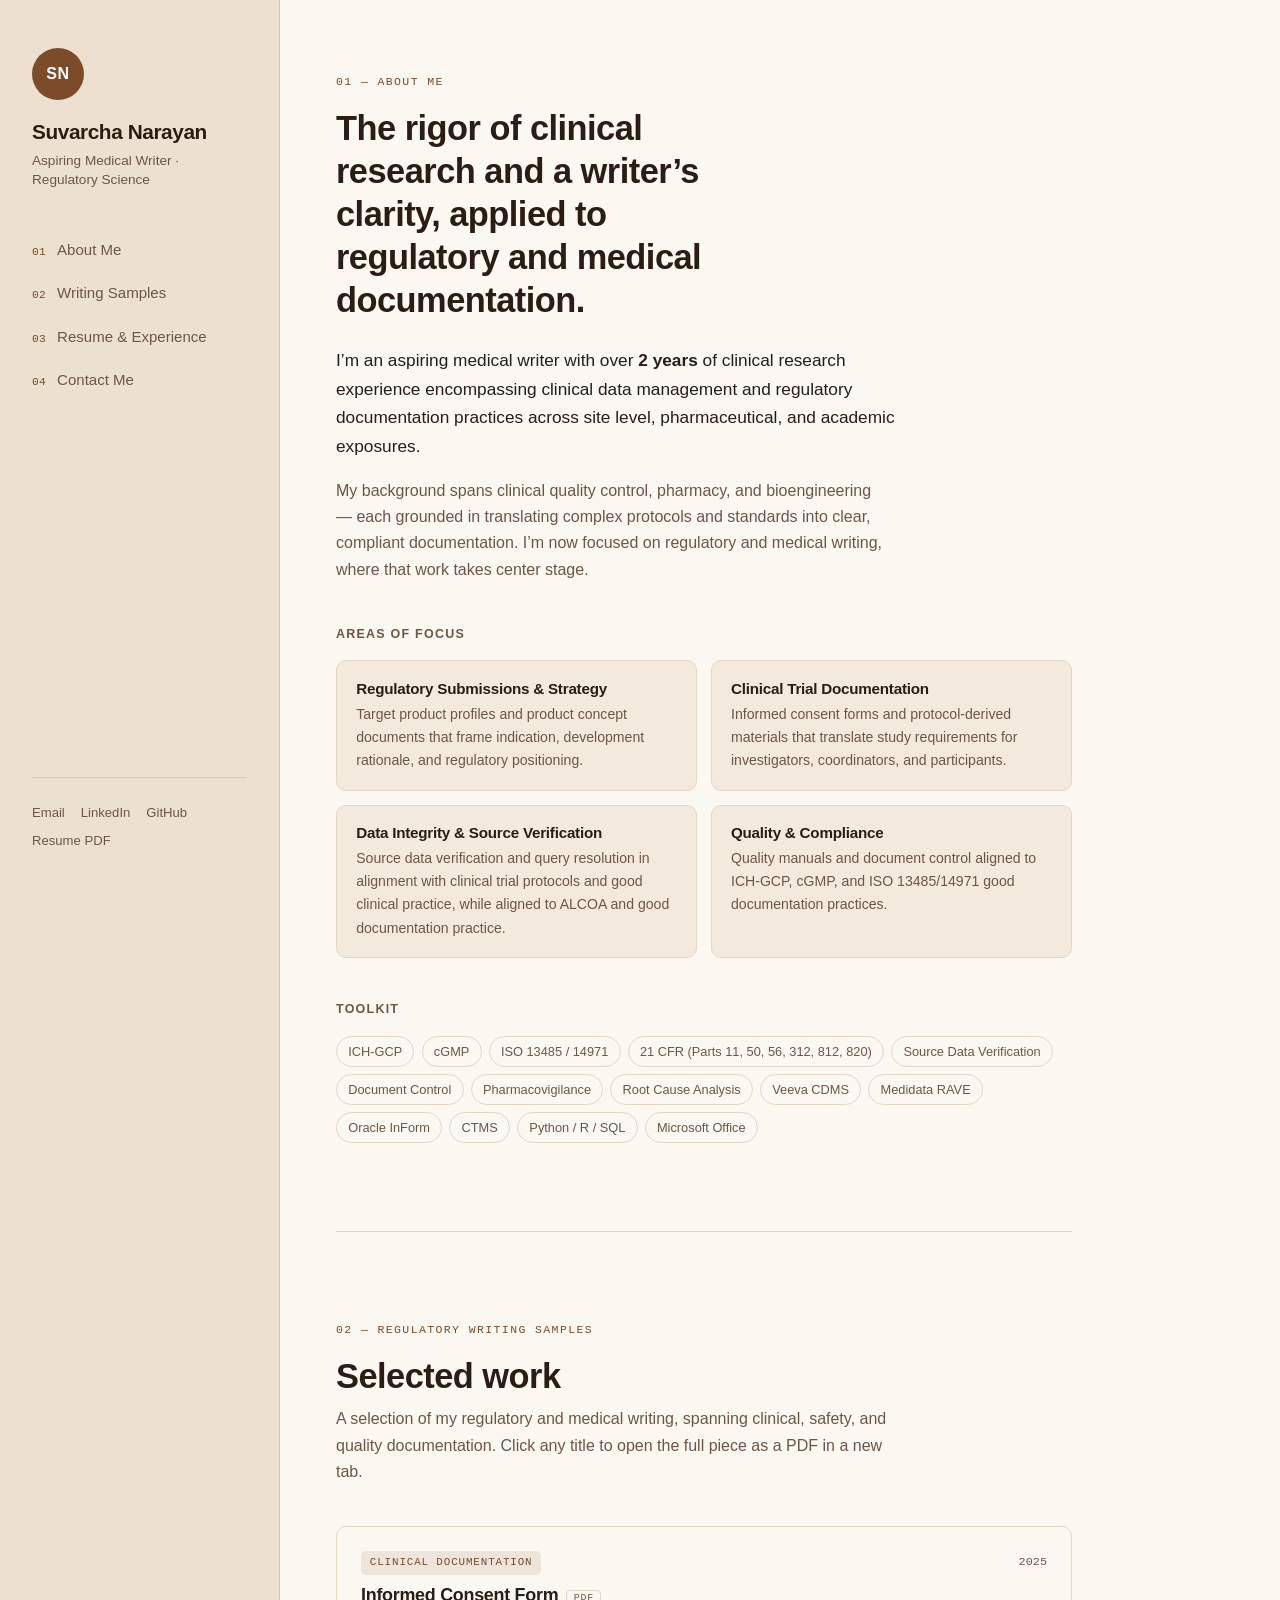
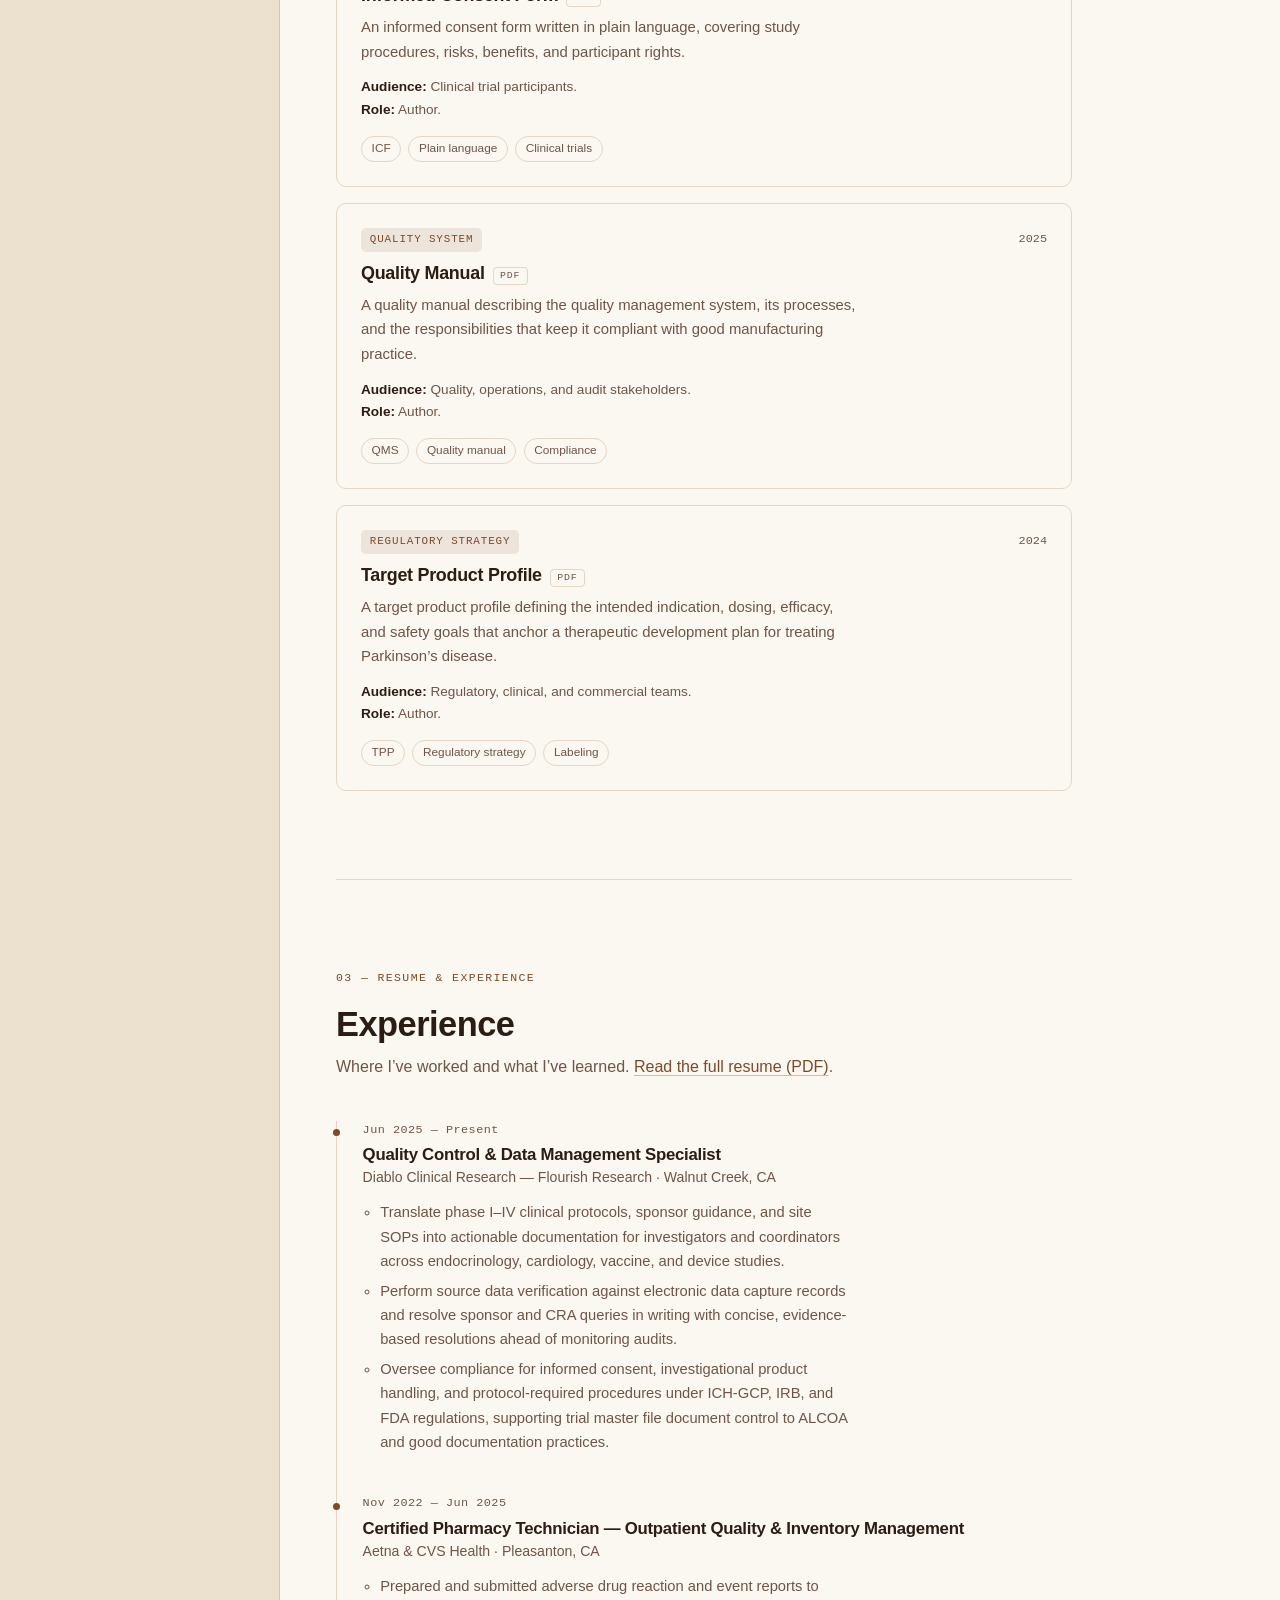
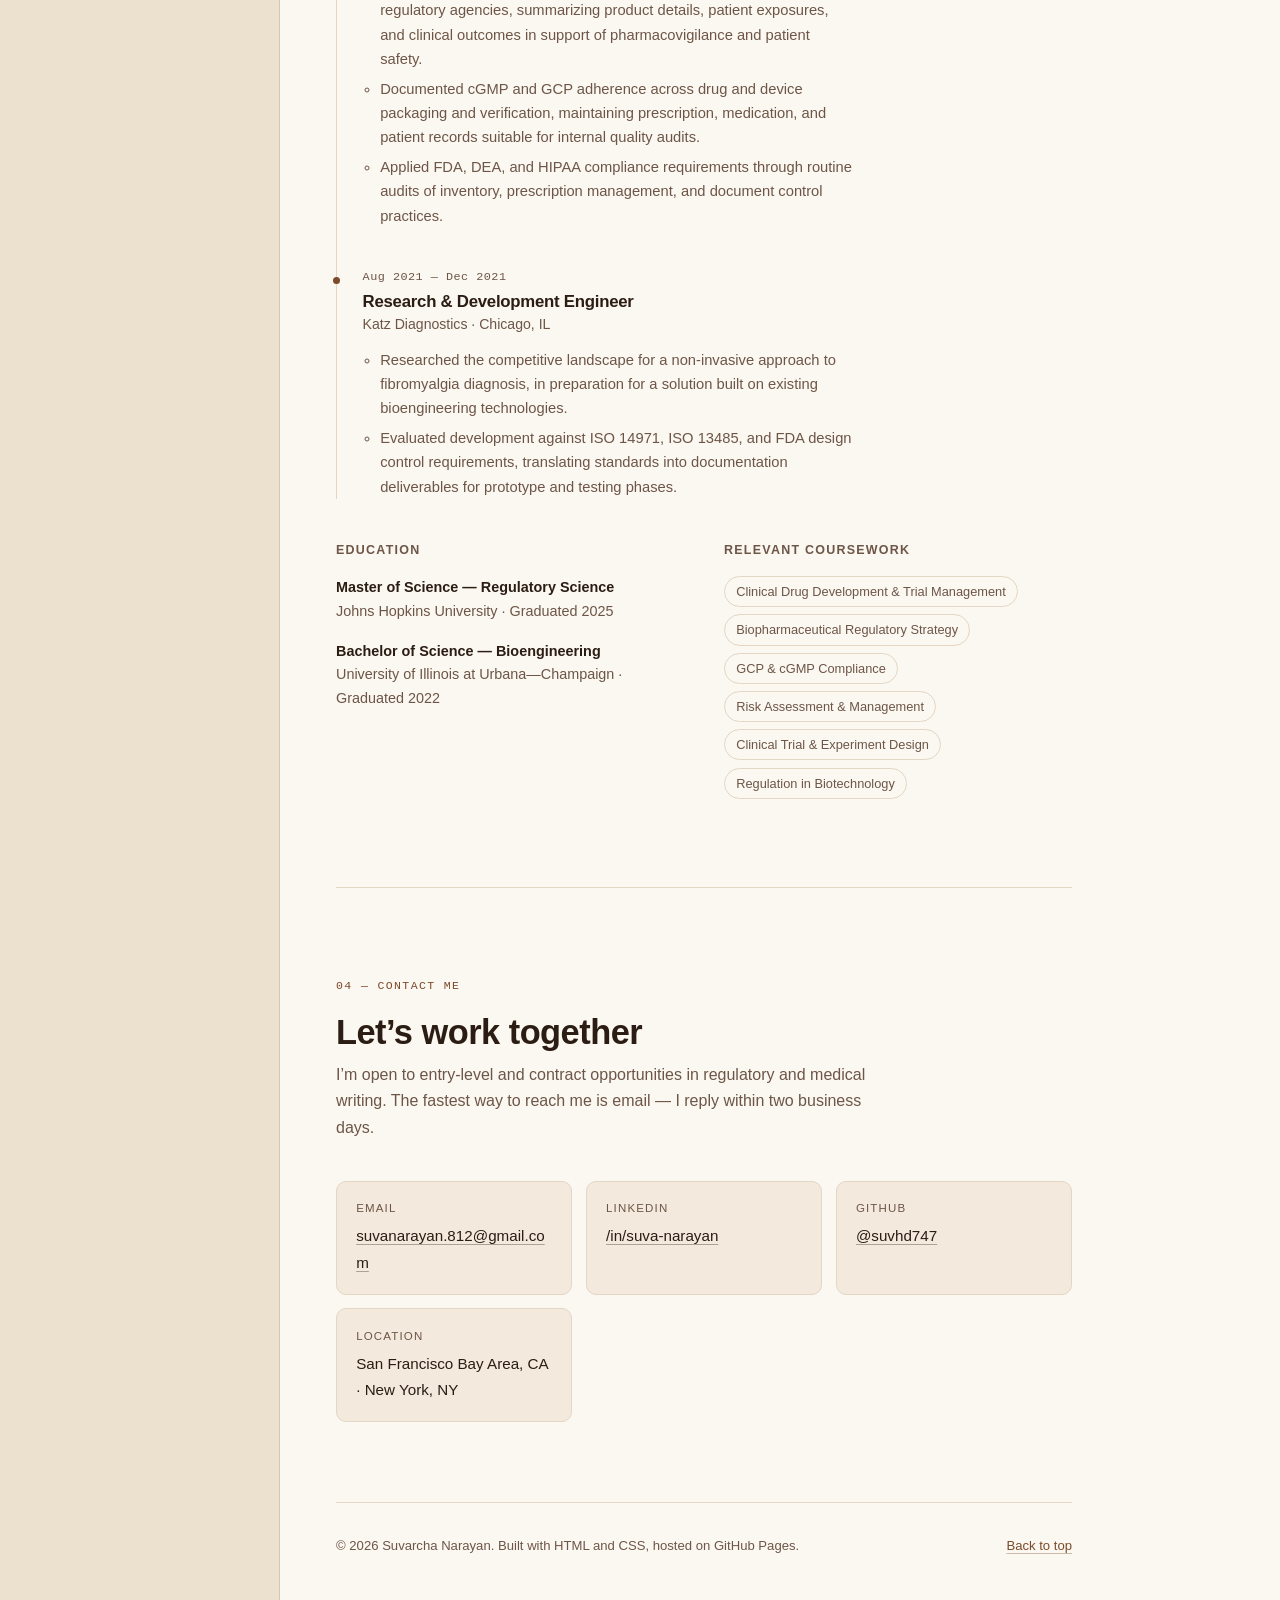
==== commit bf2f9e23: "Finalize regulatory writing samples section Rename the section to "Regulatory Writing Samples", drop" ====
--- a/index.html
+++ b/index.html
@@ -4,7 +4,7 @@
 <meta charset="utf-8">
 <meta name="viewport" content="width=device-width, initial-scale=1">
 <title>Suvarcha Narayan — Regulatory Science Graduate</title>
-<meta name="description" content="Portfolio of Suvarcha Narayan, regulatory science graduate specializing in regulatory affairs, regulatory and medical writing, and quality systems.">
+<meta name="description" content="Portfolio of Suvarcha Narayan, regulatory science graduate specializing in regulatory and medical writing, clinical documentation, and quality systems.">
 <link rel="stylesheet" href="css/style.css">
 <link rel="icon" href="data:image/svg+xml,<svg xmlns='http://www.w3.org/2000/svg' viewBox='0 0 100 100'><text y='.9em' font-size='90'>&#9998;</text></svg>">
 </head>
@@ -21,7 +21,7 @@
       <div class="identity">
         <div class="avatar" aria-hidden="true">SN</div>
         <h1 class="name">Suvarcha Narayan</h1>
-        <p class="role">Regulatory &amp; Medical Writer &middot; Regulatory Science</p>
+        <p class="role">Aspiring Medical Writer &middot; Regulatory Science</p>
       </div>
 
       <nav class="nav" aria-label="Section navigation">
@@ -53,7 +53,7 @@
 
       <div class="prose">
         <p class="lede">
-          I&rsquo;m a regulatory and medical writer with hands-on clinical research
+          I&rsquo;m an aspiring medical writer with over <strong>2 years</strong> of clinical research
           experience encompassing clinical data management and regulatory documentation practices across
           site level, pharmaceutical, and academic exposures.
         </p>
@@ -68,7 +68,7 @@
       <ul class="card-grid">
         <li class="card">
           <h4>Regulatory Submissions &amp; Strategy</h4>
-          <p>Target product profiles that frame indication, development rationale, and regulatory positioning.</p>
+          <p>Target product profiles and product concept documents that frame indication, development rationale, and regulatory positioning.</p>
         </li>
         <li class="card">
           <h4>Clinical Trial Documentation</h4>
@@ -259,7 +259,7 @@
       <h2 class="section-title">Let&rsquo;s work together</h2>
 
       <p class="section-intro">
-        I&rsquo;m open to entry-level and contract opportunities in regulatory affairs, regulatory writing, and medical writing.
+        I&rsquo;m open to entry-level and contract opportunities in regulatory and medical writing.
         The fastest way to reach me is email &mdash; I reply within two business days.
       </p>
 
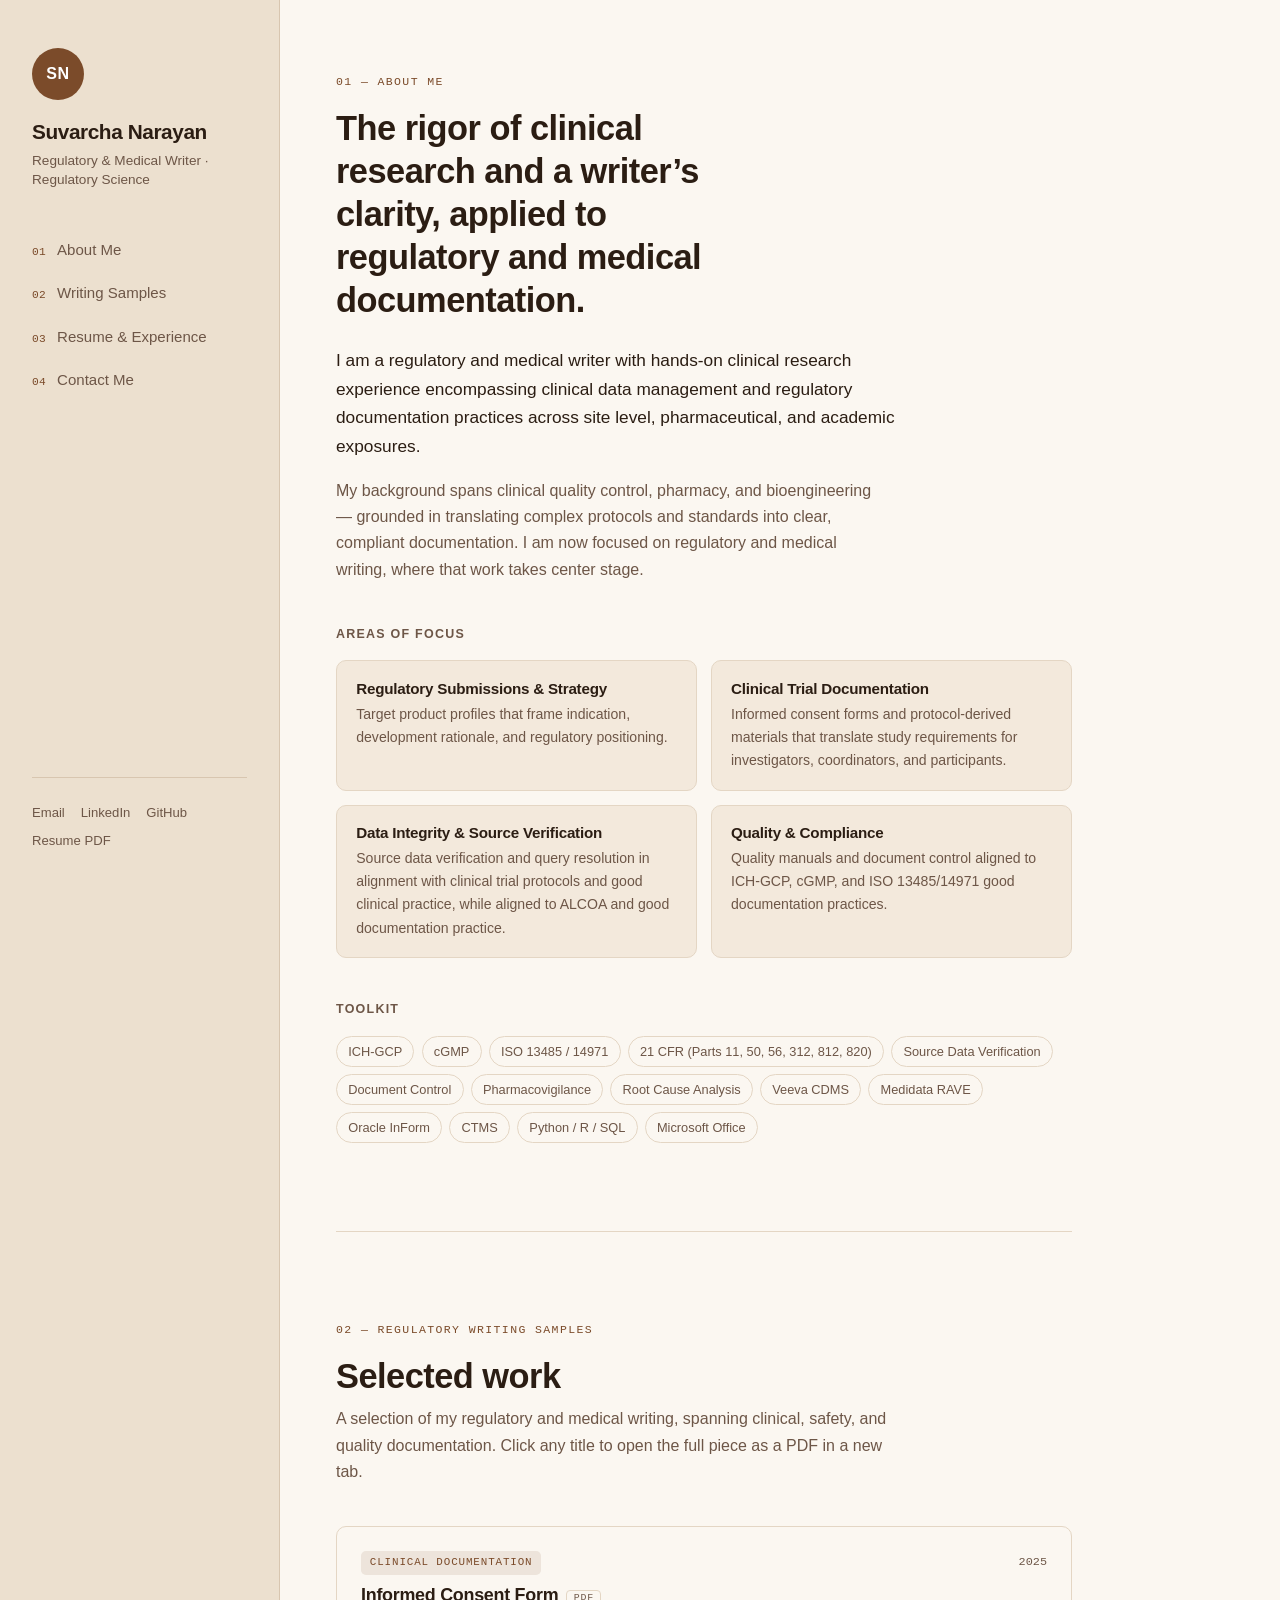
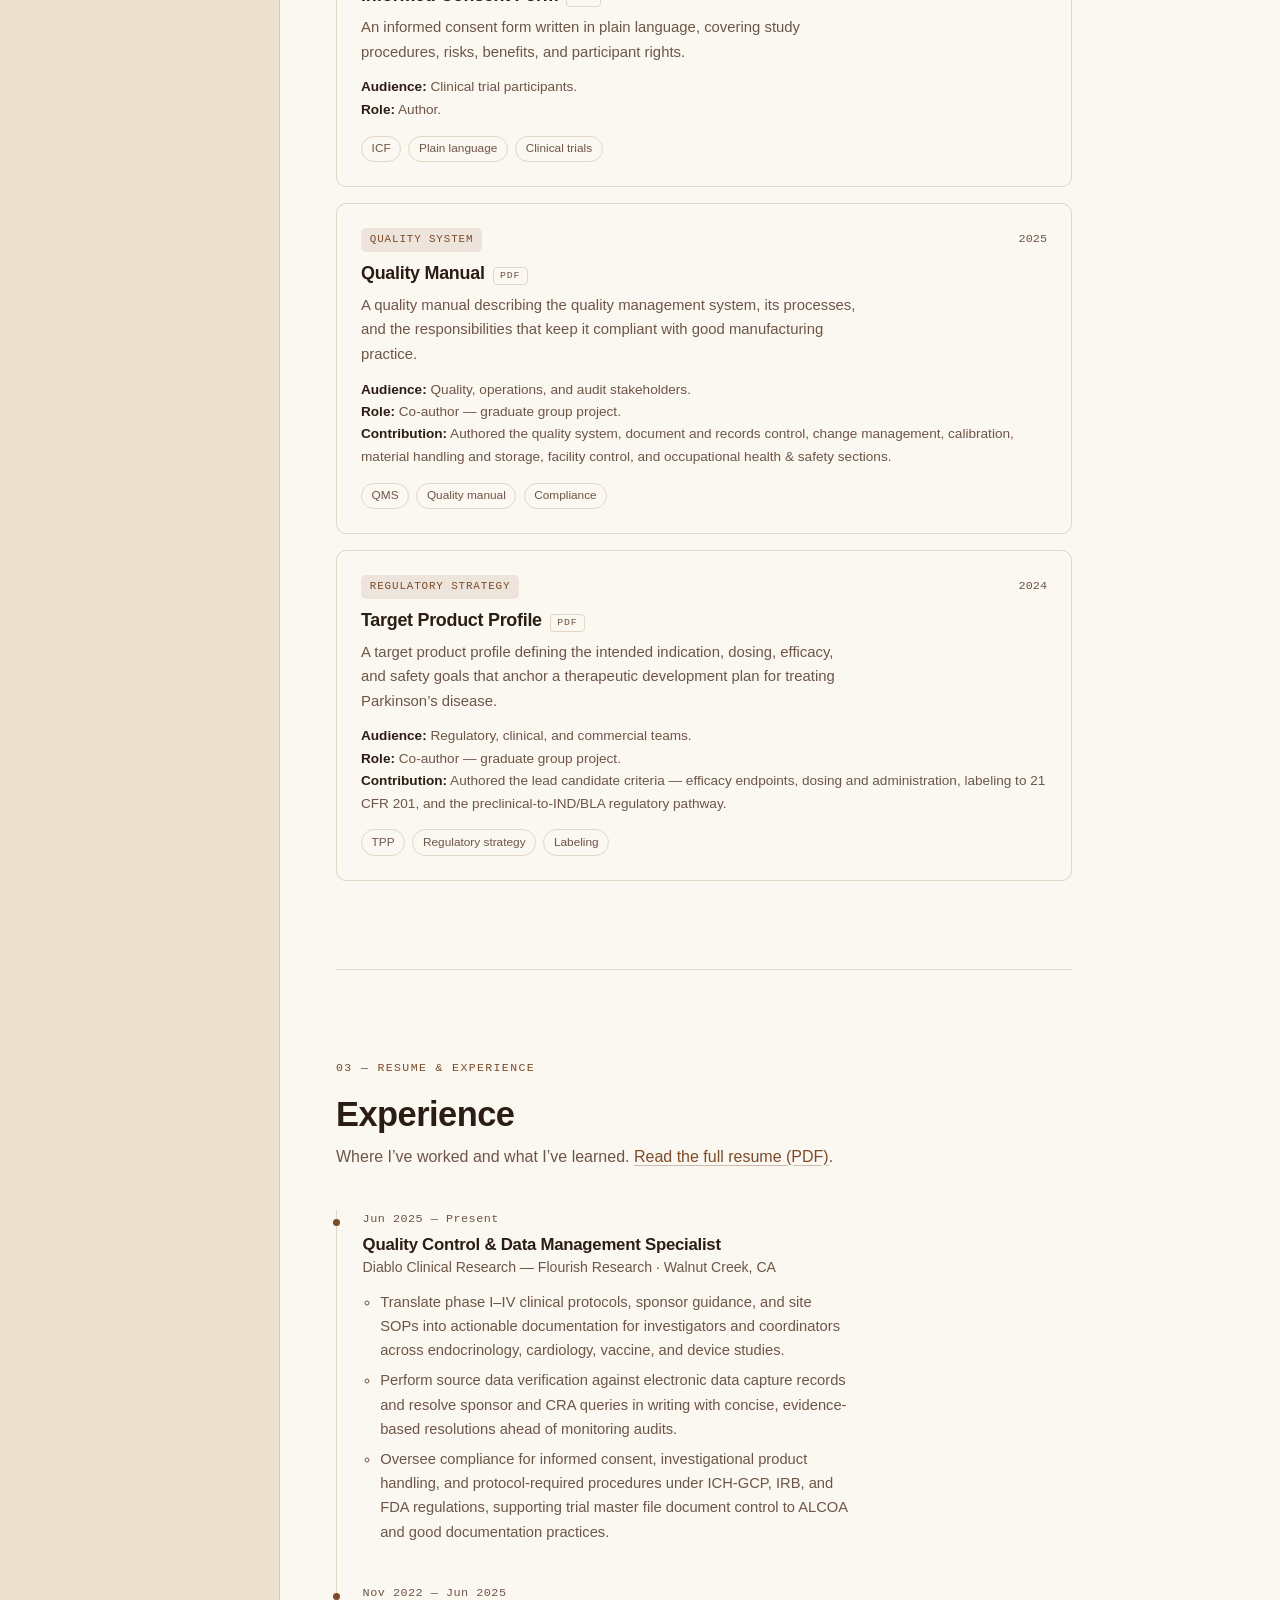
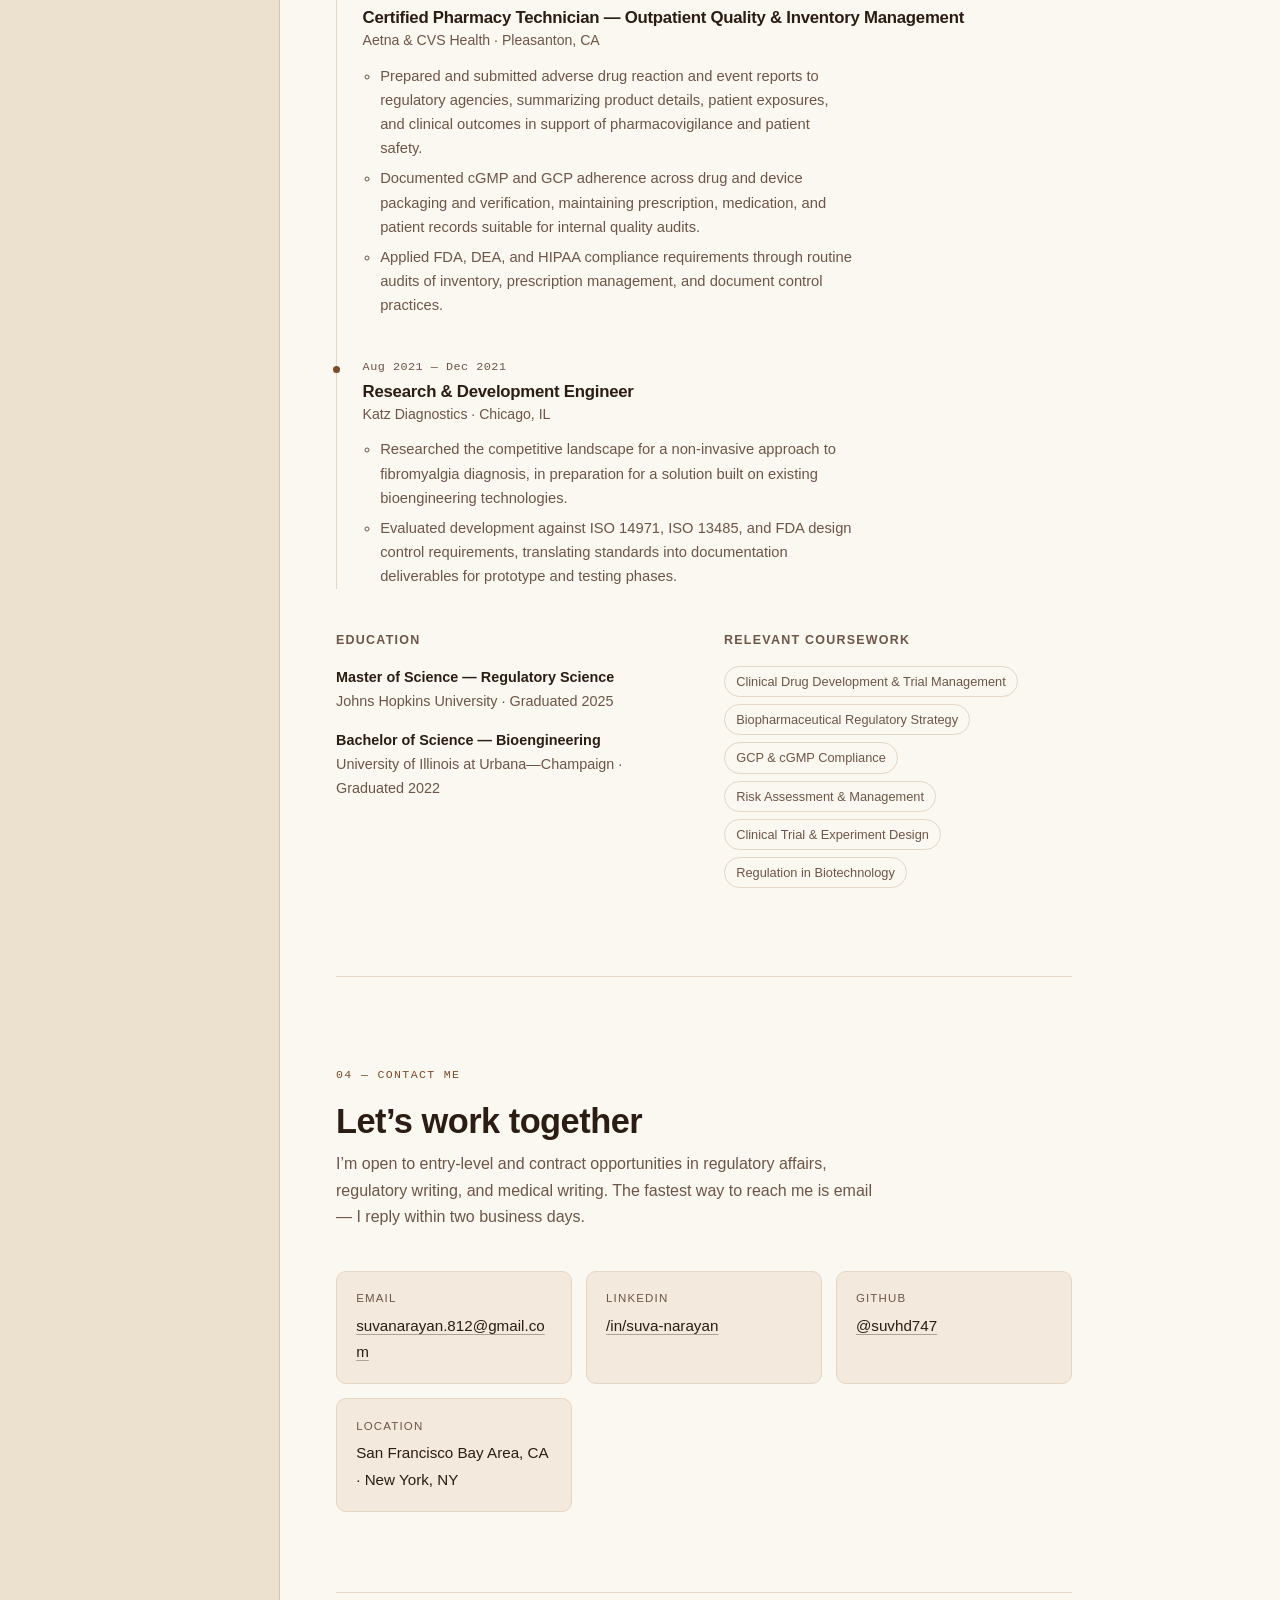
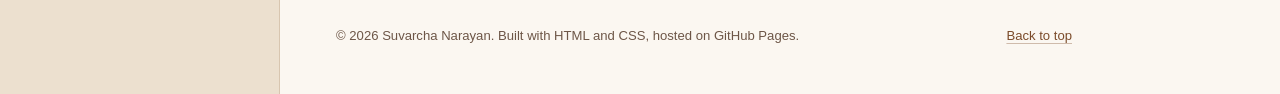
==== commit c2dc6f30: "Note collaborative authorship on group-project samples Mark the quality manual and target product pr" ====
--- a/index.html
+++ b/index.html
@@ -4,7 +4,7 @@
 <meta charset="utf-8">
 <meta name="viewport" content="width=device-width, initial-scale=1">
 <title>Suvarcha Narayan — Regulatory Science Graduate</title>
-<meta name="description" content="Portfolio of Suvarcha Narayan, regulatory science graduate specializing in regulatory and medical writing, clinical documentation, and quality systems.">
+<meta name="description" content="Portfolio of Suvarcha Narayan, regulatory science graduate specializing in regulatory affairs, regulatory and medical writing, and quality systems.">
 <link rel="stylesheet" href="css/style.css">
 <link rel="icon" href="data:image/svg+xml,<svg xmlns='http://www.w3.org/2000/svg' viewBox='0 0 100 100'><text y='.9em' font-size='90'>&#9998;</text></svg>">
 </head>
@@ -21,7 +21,7 @@
       <div class="identity">
         <div class="avatar" aria-hidden="true">SN</div>
         <h1 class="name">Suvarcha Narayan</h1>
-        <p class="role">Aspiring Medical Writer &middot; Regulatory Science</p>
+        <p class="role">Regulatory &amp; Medical Writer &middot; Regulatory Science</p>
       </div>
 
       <nav class="nav" aria-label="Section navigation">
@@ -53,14 +53,14 @@
 
       <div class="prose">
         <p class="lede">
-          I&rsquo;m an aspiring medical writer with over <strong>2 years</strong> of clinical research
+          I am a regulatory and medical writer with hands-on clinical research
           experience encompassing clinical data management and regulatory documentation practices across
           site level, pharmaceutical, and academic exposures.
         </p>
         <p>
-          My background spans clinical quality control, pharmacy, and bioengineering &mdash; each
+          My background spans clinical quality control, pharmacy, and bioengineering &mdash; 
           grounded in translating complex protocols and standards into clear, compliant documentation.
-          I&rsquo;m now focused on regulatory and medical writing, where that work takes center stage.
+          I am now focused on regulatory and medical writing, where that work takes center stage.
         </p>
       </div>
 
@@ -68,7 +68,7 @@
       <ul class="card-grid">
         <li class="card">
           <h4>Regulatory Submissions &amp; Strategy</h4>
-          <p>Target product profiles and product concept documents that frame indication, development rationale, and regulatory positioning.</p>
+          <p>Target product profiles that frame indication, development rationale, and regulatory positioning.</p>
         </li>
         <li class="card">
           <h4>Clinical Trial Documentation</h4>
@@ -151,7 +151,8 @@
             good manufacturing practice.
           </p>
           <p class="sample-detail"><strong>Audience:</strong> Quality, operations, and audit stakeholders.</p>
-          <p class="sample-detail"><strong>Role:</strong> Author.</p>
+          <p class="sample-detail"><strong>Role:</strong> Co-author &mdash; graduate group project.</p>
+          <p class="sample-detail"><strong>Contribution:</strong> Authored the quality system, document and records control, change management, calibration, material handling and storage, facility control, and occupational health &amp; safety sections.</p>
           <ul class="tags tags-sm">
             <li>QMS</li><li>Quality manual</li><li>Compliance</li>
           </ul>
@@ -173,7 +174,8 @@
             for treating Parkinson&rsquo;s disease.
           </p>
           <p class="sample-detail"><strong>Audience:</strong> Regulatory, clinical, and commercial teams.</p>
-          <p class="sample-detail"><strong>Role:</strong> Author.</p>
+          <p class="sample-detail"><strong>Role:</strong> Co-author &mdash; graduate group project.</p>
+          <p class="sample-detail"><strong>Contribution:</strong> Authored the lead candidate criteria &mdash; efficacy endpoints, dosing and administration, labeling to 21 CFR 201, and the preclinical-to-IND/BLA regulatory pathway.</p>
           <ul class="tags tags-sm">
             <li>TPP</li><li>Regulatory strategy</li><li>Labeling</li>
           </ul>
@@ -259,7 +261,7 @@
       <h2 class="section-title">Let&rsquo;s work together</h2>
 
       <p class="section-intro">
-        I&rsquo;m open to entry-level and contract opportunities in regulatory and medical writing.
+        I&rsquo;m open to entry-level and contract opportunities in regulatory affairs, regulatory writing, and medical writing.
         The fastest way to reach me is email &mdash; I reply within two business days.
       </p>
 
